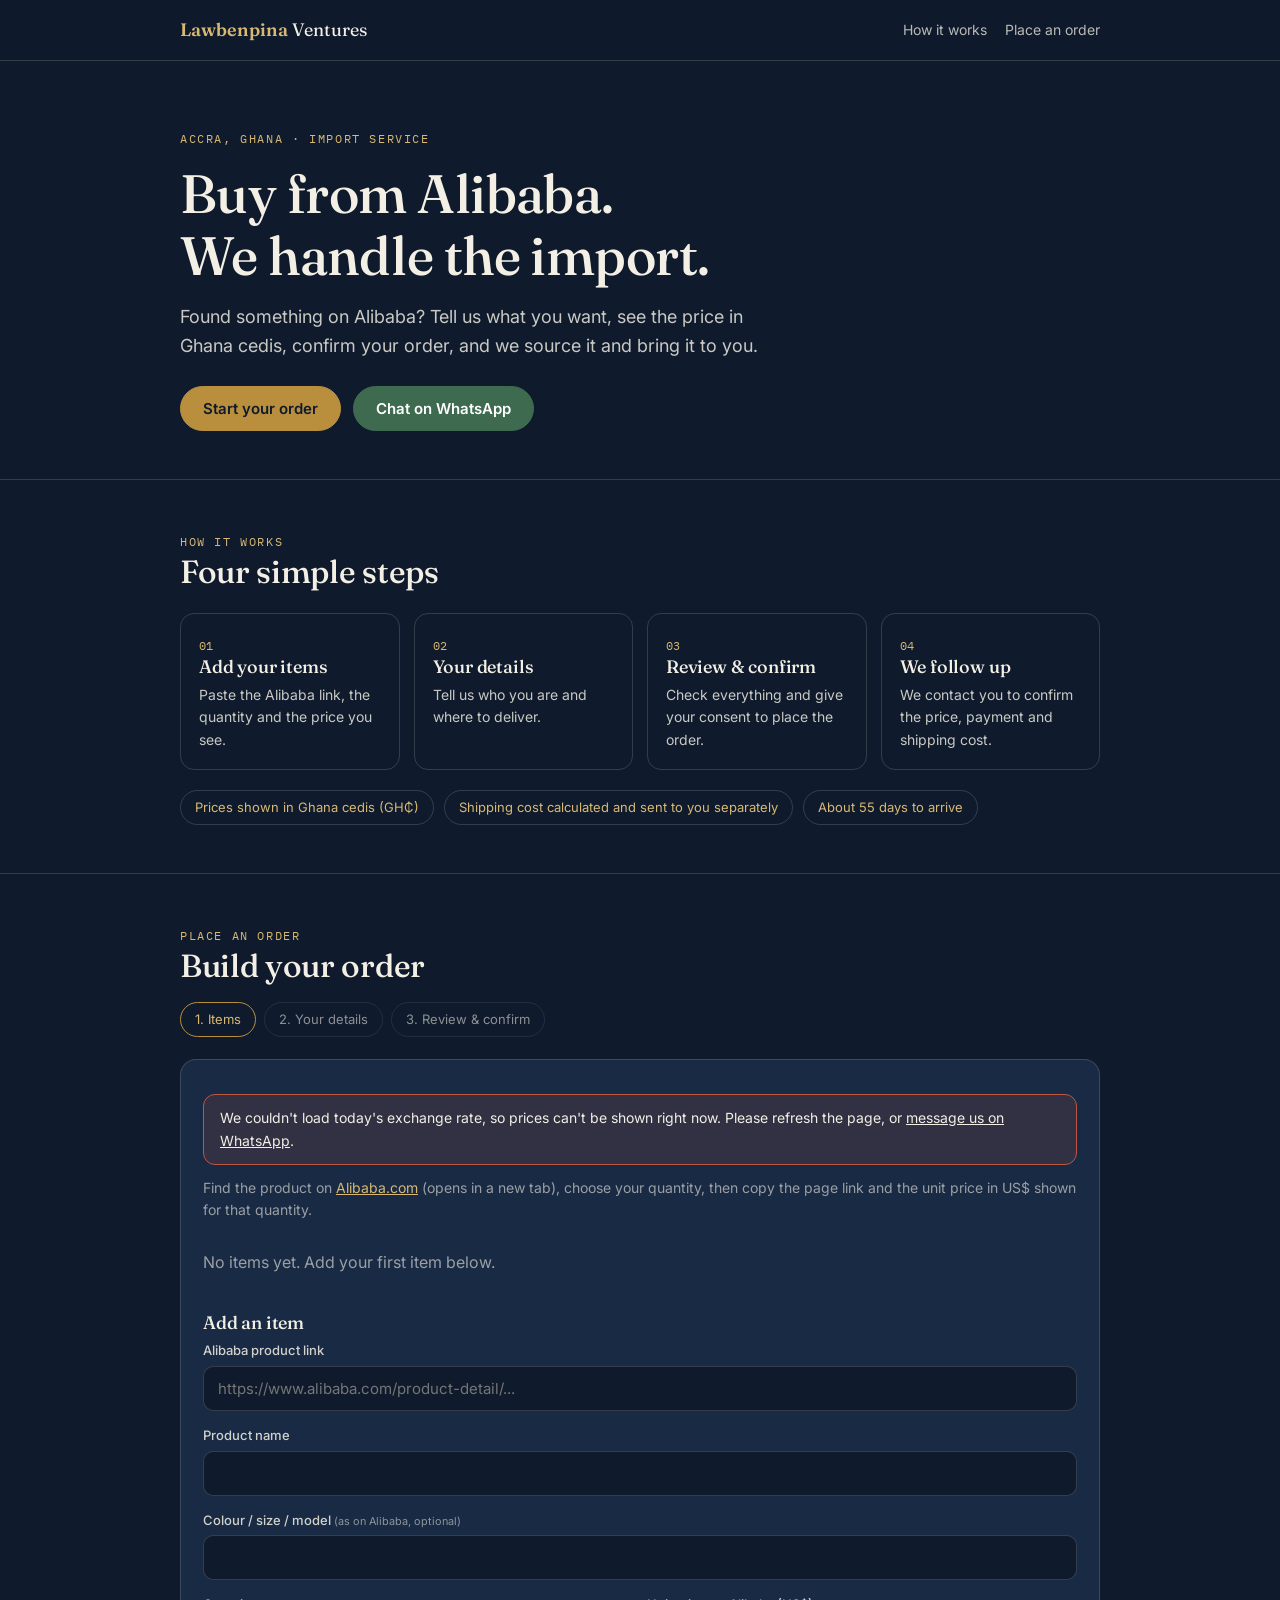
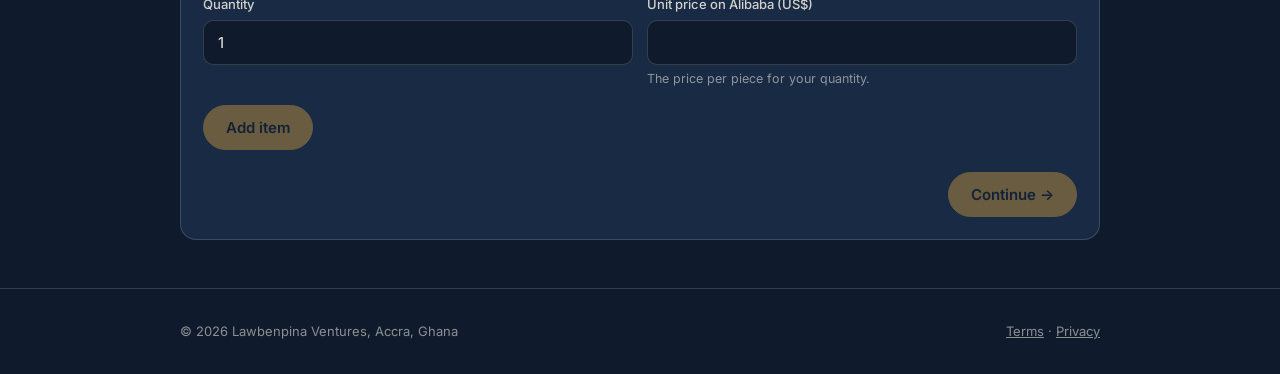
==== index.html @ 81c9712b "Add Lawbenpina Ventures import order site (phase 1) Alibaba quote-and-consent flow: client adds item" ====
<!DOCTYPE html>
<html lang="en">
<head>
<meta charset="UTF-8">
<meta name="viewport" content="width=device-width, initial-scale=1.0">
<title>Lawbenpina Ventures | Import from Alibaba to Ghana</title>
<meta name="description" content="Order anything from Alibaba and have it imported to Ghana. See your price in Ghana cedis, confirm your order, and we handle the rest.">
<link rel="preconnect" href="https://fonts.googleapis.com">
<link href="https://fonts.googleapis.com/css2?family=Fraunces:opsz,wght@9..144,400;9..144,500;9..144,600&family=Inter:wght@400;500;600;700&family=IBM+Plex+Mono:wght@400;500&display=swap" rel="stylesheet">
<link rel="stylesheet" href="style.css">
</head>
<body>
<header class="top">
  <div class="wrap">
    <a class="brand" href="index.html"><b>Lawbenpina</b> Ventures</a>
    <nav>
      <a class="hide-sm" href="#how">How it works</a>
      <a href="#order">Place an order</a>
    </nav>
  </div>
</header>

<div class="wrap hero">
  <span class="eyebrow">Accra, Ghana &middot; Import service</span>
  <h1>Buy from Alibaba.<br>We handle the import.</h1>
  <p class="lede">Found something on Alibaba? Tell us what you want, see the price in Ghana cedis, confirm your order, and we source it and bring it to you.</p>
  <div class="row">
    <a class="btn btn-primary" href="#order">Start your order</a>
    <a class="btn btn-wa" id="waTop" href="#" target="_blank" rel="noopener">Chat on WhatsApp</a>
  </div>
</div>

<section id="how">
  <div class="wrap">
    <span class="eyebrow">How it works</span>
    <h2>Four simple steps</h2>
    <div class="steps4">
      <div><span>01</span><h3>Add your items</h3><p>Paste the Alibaba link, the quantity and the price you see.</p></div>
      <div><span>02</span><h3>Your details</h3><p>Tell us who you are and where to deliver.</p></div>
      <div><span>03</span><h3>Review &amp; confirm</h3><p>Check everything and give your consent to place the order.</p></div>
      <div><span>04</span><h3>We follow up</h3><p>We contact you to confirm the price, payment and shipping cost.</p></div>
    </div>
    <div class="facts">
      <span>Prices shown in Ghana cedis (GH₵)</span>
      <span>Shipping cost calculated and sent to you separately</span>
      <span id="factDays">About 55 days to arrive</span>
    </div>
  </div>
</section>

<section id="order">
  <div class="wrap">
    <span class="eyebrow">Place an order</span>
    <h2>Build your order</h2>
    <ol class="stepper" id="stepper">
      <li class="on">1. Items</li><li>2. Your details</li><li>3. Review &amp; confirm</li>
    </ol>

    <div class="card">
      <!-- STEP 1 -->
      <div id="p1">
        <div class="rate" id="rateLine">Loading today's exchange rate&hellip;</div>
        <div class="alert warn" id="rateError" hidden>We couldn't load today's exchange rate, so prices can't be shown right now. Please refresh the page, or <a id="waRate" href="#" target="_blank" rel="noopener">message us on WhatsApp</a>.</div>
        <p class="muted" style="margin-bottom:14px;">Find the product on <a href="https://www.alibaba.com" target="_blank" rel="noopener" style="color:var(--gold-soft)">Alibaba.com</a> (opens in a new tab), choose your quantity, then copy the page link and the unit price in US$ shown for that quantity.</p>

        <div id="itemList"></div>
        <div class="totals" id="totals1" hidden></div>

        <h3 style="margin-top:24px;" id="formTitle">Add an item</h3>
        <form id="itemForm" novalidate>
          <div class="grid">
            <div class="full"><label for="i_link">Alibaba product link</label><input id="i_link" type="url" placeholder="https://www.alibaba.com/product-detail/..." required></div>
            <div class="full"><label for="i_name">Product name</label><input id="i_name" type="text" maxlength="160" required></div>
            <div class="full"><label for="i_opts">Colour / size / model <small>(as on Alibaba, optional)</small></label><input id="i_opts" type="text" maxlength="200"></div>
            <div><label for="i_qty">Quantity</label><input id="i_qty" type="number" min="1" step="1" inputmode="numeric" value="1" required></div>
            <div><label for="i_usd">Unit price on Alibaba (US$)</label><input id="i_usd" type="number" min="0.01" step="0.01" inputmode="decimal" required><div class="help">The price per piece for your quantity.</div></div>
          </div>
          <div class="row" style="margin-top:16px;">
            <button class="btn btn-primary" type="submit" id="itemBtn">Add item</button>
            <button class="btn" type="button" id="itemCancel" hidden>Cancel edit</button>
          </div>
        </form>
        <div class="nav-row"><span></span><button class="btn btn-primary" id="to2" type="button">Continue &rarr;</button></div>
      </div>

      <!-- STEP 2 -->
      <div id="p2" hidden>
        <h3>Your details</h3>
        <p class="muted" style="margin-bottom:14px;">We use these to contact you and deliver your order.</p>
        <form id="custForm" novalidate>
          <div class="grid">
            <div class="full"><label for="c_name">Full name</label><input id="c_name" type="text" autocomplete="name" required></div>
            <div><label for="c_phone">Phone number</label><input id="c_phone" type="tel" autocomplete="tel" placeholder="024 000 0000" required></div>
            <div><label for="c_whatsapp">WhatsApp number <small>(if different)</small></label><input id="c_whatsapp" type="tel"></div>
            <div class="full"><label for="c_email">Email address</label><input id="c_email" type="email" autocomplete="email" required></div>
            <div class="full"><label for="c_address">Residential address</label><input id="c_address" type="text" autocomplete="street-address" required></div>
            <div><label for="c_city">Town / city</label><input id="c_city" type="text" autocomplete="address-level2" required></div>
            <div><label for="c_region">Region</label>
              <select id="c_region" required><option value="">Select region</option>
                <option>Greater Accra</option><option>Ashanti</option><option>Western</option><option>Western North</option><option>Central</option><option>Eastern</option><option>Volta</option><option>Oti</option><option>Northern</option><option>Savannah</option><option>North East</option><option>Upper East</option><option>Upper West</option><option>Bono</option><option>Bono East</option><option>Ahafo</option>
              </select></div>
            <div><label for="c_digital">Ghana Post digital address <small>(optional)</small></label><input id="c_digital" type="text" placeholder="GA-123-4567"></div>
            <div><label for="c_landmark">Landmark / directions <small>(optional)</small></label><input id="c_landmark" type="text"></div>
            <div class="full"><label for="c_notes">Anything else we should know? <small>(optional)</small></label><textarea id="c_notes"></textarea></div>
          </div>
        </form>
        <div class="nav-row"><button class="btn" id="back1" type="button">&larr; Back</button><button class="btn btn-primary" id="to3" type="button">Review order &rarr;</button></div>
      </div>

      <!-- STEP 3 -->
      <div id="p3" hidden>
        <div class="review" id="reviewBox"></div>
        <div class="consent">
          <label><input type="checkbox" id="k1"> <span>I have checked the items, quantities and prices above and I want Lawbenpina Ventures to place this order.</span></label>
          <label><input type="checkbox" id="k2"> <span>I understand that shipping is not included in the total and will be calculated and sent to me separately.</span></label>
          <label><input type="checkbox" id="k3"> <span>I understand the arrival date is only an estimate, and I agree to the <a href="terms.html" target="_blank" rel="noopener" style="color:var(--gold-soft)">Terms</a> and <a href="privacy.html" target="_blank" rel="noopener" style="color:var(--gold-soft)">Privacy Notice</a>.</span></label>
        </div>
        <div class="alert info" style="margin-top:16px;">No payment is taken at this step. After you place the order, we contact you to confirm the price and share payment details.</div>
        <div class="alert warn" id="placeError" hidden></div>
        <div class="nav-row"><button class="btn" id="back2" type="button">&larr; Back</button><button class="btn btn-primary" id="placeBtn" type="button" disabled>Confirm &amp; place order</button></div>
      </div>

      <!-- DONE -->
      <div id="p4" hidden>
        <div class="done-box">
          <span class="eyebrow">Order received</span>
          <h2 style="margin-top:8px;">Thank you, <span id="doneName"></span></h2>
          <div class="ref" id="doneRef"></div>
          <p id="doneMsg"></p>
        </div>
        <div class="review" id="doneSummary"></div>
        <div class="row no-print" style="margin-top:20px;justify-content:center;">
          <a class="btn btn-wa" id="doneWa" href="#" target="_blank" rel="noopener">Send this order on WhatsApp</a>
          <button class="btn" id="printBtn" type="button">Print / save summary</button>
        </div>
        <p class="muted no-print" style="text-align:center;margin-top:12px;">Tap the WhatsApp button and press send so we can reach you faster.</p>
      </div>
    </div>
  </div>
</section>

<footer>
  <div class="wrap">
    <span>&copy; <span id="yr"></span> Lawbenpina Ventures, Accra, Ghana</span>
    <span><a href="terms.html">Terms</a> &middot; <a href="privacy.html">Privacy</a></span>
  </div>
</footer>

<!-- Registers the form with Netlify so orders arrive by email. Filled and submitted by app.js. -->
<form name="order" method="POST" data-netlify="true" netlify-honeypot="bot-field" hidden>
  <input name="bot-field">
  <input name="order_ref"><input name="name"><input name="phone"><input name="whatsapp"><input name="email">
  <input name="address"><input name="city"><input name="region"><input name="digital_address"><input name="landmark">
  <textarea name="notes"></textarea><textarea name="items_summary"></textarea><textarea name="items_json"></textarea>
  <input name="items_subtotal_ghs"><input name="rate_usd_ghs"><input name="rate_time"><input name="est_arrival">
  <input name="consent_time"><input name="consent_given">
</form>

<script src="app.js"></script>
</body>
</html>
---- style.css ----
:root{
  --ink:#0F1B2D; --ink-soft:#182A44; --paper:#F3EFE4; --gold:#B98F3D; --gold-soft:#D8B872;
  --green:#3E6B4F; --red:#C0563F; --line:rgba(243,239,228,0.16);
}
*{box-sizing:border-box;margin:0;padding:0;}
html{scroll-behavior:smooth;}
body{background:var(--ink);color:var(--paper);font-family:'Inter',system-ui,sans-serif;font-size:16px;line-height:1.6;-webkit-font-smoothing:antialiased;}
a{color:inherit;}
img{max-width:100%;display:block;}
.wrap{max-width:960px;margin:0 auto;padding:0 20px;}
h1,h2,h3{font-family:'Fraunces',Georgia,serif;font-weight:500;letter-spacing:-0.01em;line-height:1.15;}
h1{font-size:clamp(32px,6vw,54px);margin:12px 0 16px;}
h2{font-size:clamp(24px,4vw,32px);margin-bottom:10px;}
h3{font-size:18px;margin-bottom:6px;}
p{color:rgba(243,239,228,0.82);}
.eyebrow{font-family:'IBM Plex Mono',monospace;font-size:11.5px;letter-spacing:.14em;text-transform:uppercase;color:var(--gold-soft);}
.muted{color:rgba(243,239,228,0.6);font-size:14px;}

header.top{position:sticky;top:0;z-index:20;background:rgba(15,27,45,.94);backdrop-filter:blur(8px);border-bottom:1px solid var(--line);}
header.top .wrap{display:flex;align-items:center;justify-content:space-between;height:60px;gap:12px;}
.brand{font-family:'Fraunces',serif;font-size:18px;text-decoration:none;}
.brand b{color:var(--gold-soft);font-weight:600;}
.top nav{display:flex;gap:18px;align-items:center;font-size:14px;}
.top nav a{text-decoration:none;opacity:.75;}
.top nav a:hover{opacity:1;}
@media(max-width:560px){.top nav a.hide-sm{display:none;}}

.btn{display:inline-flex;align-items:center;justify-content:center;gap:8px;padding:12px 22px;border-radius:999px;border:1px solid var(--line);background:transparent;color:var(--paper);font:600 15px 'Inter',sans-serif;cursor:pointer;text-decoration:none;transition:.15s;}
.btn:hover{border-color:var(--gold-soft);color:var(--gold-soft);}
.btn-primary{background:var(--gold);border-color:var(--gold);color:var(--ink);}
.btn-primary:hover{background:var(--gold-soft);border-color:var(--gold-soft);color:var(--ink);}
.btn-wa{background:var(--green);border-color:var(--green);color:#fff;}
.btn-wa:hover{background:#4c7f5e;border-color:#4c7f5e;color:#fff;}
.btn-sm{padding:7px 14px;font-size:13px;}
.btn[disabled]{opacity:.5;cursor:not-allowed;}
.row{display:flex;flex-wrap:wrap;gap:12px;}

.hero{padding-top:64px;padding-bottom:48px;}
.hero p.lede{max-width:600px;font-size:18px;}
.hero .row{margin-top:26px;}

section{padding:48px 0;border-top:1px solid var(--line);}
.steps4{display:grid;grid-template-columns:repeat(4,1fr);gap:14px;margin-top:22px;}
.steps4 div{border:1px solid var(--line);border-radius:14px;padding:18px;}
.steps4 span{font-family:'IBM Plex Mono',monospace;color:var(--gold-soft);font-size:12px;}
.steps4 p{font-size:14px;margin-top:4px;}
@media(max-width:760px){.steps4{grid-template-columns:1fr 1fr;}}
@media(max-width:460px){.steps4{grid-template-columns:1fr;}}
.facts{display:flex;flex-wrap:wrap;gap:10px;margin-top:20px;}
.facts span{border:1px solid var(--line);border-radius:999px;padding:6px 14px;font-size:13px;color:var(--gold-soft);}

.card{background:var(--ink-soft);border:1px solid var(--line);border-radius:16px;padding:22px;}
.stepper{display:flex;gap:8px;margin:18px 0 22px;flex-wrap:wrap;}
.stepper li{list-style:none;font-size:13px;padding:6px 14px;border-radius:999px;border:1px solid var(--line);opacity:.55;}
.stepper li.on{opacity:1;border-color:var(--gold);color:var(--gold-soft);}
.stepper li.done{opacity:.9;}

.rate{font-size:13px;color:var(--gold-soft);margin-bottom:14px;}
.alert{border-radius:12px;padding:12px 16px;font-size:14px;margin:12px 0;}
.alert.warn{background:rgba(192,86,63,.15);border:1px solid var(--red);}
.alert.info{background:rgba(185,143,61,.1);border:1px solid var(--gold);}

.item{display:grid;grid-template-columns:1fr auto;gap:8px 14px;border:1px solid var(--line);border-radius:12px;padding:14px;margin-bottom:10px;background:var(--ink);}
.item h3{font-family:'Inter',sans-serif;font-size:15px;font-weight:600;}
.item .meta{font-size:13px;color:rgba(243,239,228,.6);word-break:break-word;}
.item .price{text-align:right;font-weight:600;white-space:nowrap;}
.item .acts{grid-column:1/-1;display:flex;gap:8px;}
.empty{padding:14px 0;color:rgba(243,239,228,.6);}
.totals{border-top:1px solid var(--line);margin-top:14px;padding-top:14px;}
.totals div{display:flex;justify-content:space-between;gap:16px;padding:4px 0;}
.totals .big{font-size:18px;font-weight:700;color:var(--gold-soft);}
.totals .ship{color:rgba(243,239,228,.75);font-size:14px;}

form .grid{display:grid;grid-template-columns:1fr 1fr;gap:14px;}
form .full{grid-column:1/-1;}
@media(max-width:600px){form .grid{grid-template-columns:1fr;}}
label{display:block;font-size:13px;margin-bottom:5px;color:rgba(243,239,228,.85);font-weight:500;}
label small{font-weight:400;color:rgba(243,239,228,.55);}
input,select,textarea{width:100%;background:var(--ink);border:1px solid var(--line);border-radius:10px;padding:12px 14px;color:var(--paper);font:15px 'Inter',sans-serif;}
input:focus,select:focus,textarea:focus{outline:2px solid var(--gold);outline-offset:1px;}
textarea{min-height:80px;resize:vertical;}
select option{background:var(--ink);}
.help{font-size:12.5px;color:rgba(243,239,228,.55);margin-top:4px;}
.nav-row{display:flex;justify-content:space-between;gap:12px;margin-top:22px;flex-wrap:wrap;}

.review h3{margin-top:18px;}
.review dl{display:grid;grid-template-columns:130px 1fr;gap:6px 14px;font-size:14.5px;}
.review dt{color:rgba(243,239,228,.6);}
.review dd{word-break:break-word;}
.consent{margin-top:18px;display:grid;gap:10px;}
.consent label{display:flex;gap:10px;align-items:flex-start;font-size:14px;font-weight:400;line-height:1.5;}
.consent input{width:auto;margin-top:4px;flex:none;}

.done-box{text-align:center;padding:10px 0;}
.ref{font-family:'IBM Plex Mono',monospace;font-size:22px;color:var(--gold-soft);margin:10px 0;letter-spacing:.06em;}

footer{border-top:1px solid var(--line);padding:32px 0;font-size:13px;color:rgba(243,239,228,.55);}
footer .wrap{display:flex;flex-wrap:wrap;justify-content:space-between;gap:10px;}
.hp{position:absolute;left:-9999px;}
.prose h2{margin-top:28px;font-size:22px;}
.prose p,.prose li{margin-top:10px;}
.prose ul{padding-left:22px;color:rgba(243,239,228,.82);}
.draft{background:rgba(192,86,63,.15);border:1px solid var(--red);border-radius:12px;padding:12px 16px;font-size:14px;margin:16px 0;}
[hidden]{display:none!important;}
@media print{header.top,footer,.no-print,section:not(#order){display:none!important;}body{background:#fff;color:#000;}p,.muted{color:#000;}.card{border:none;background:#fff;}}
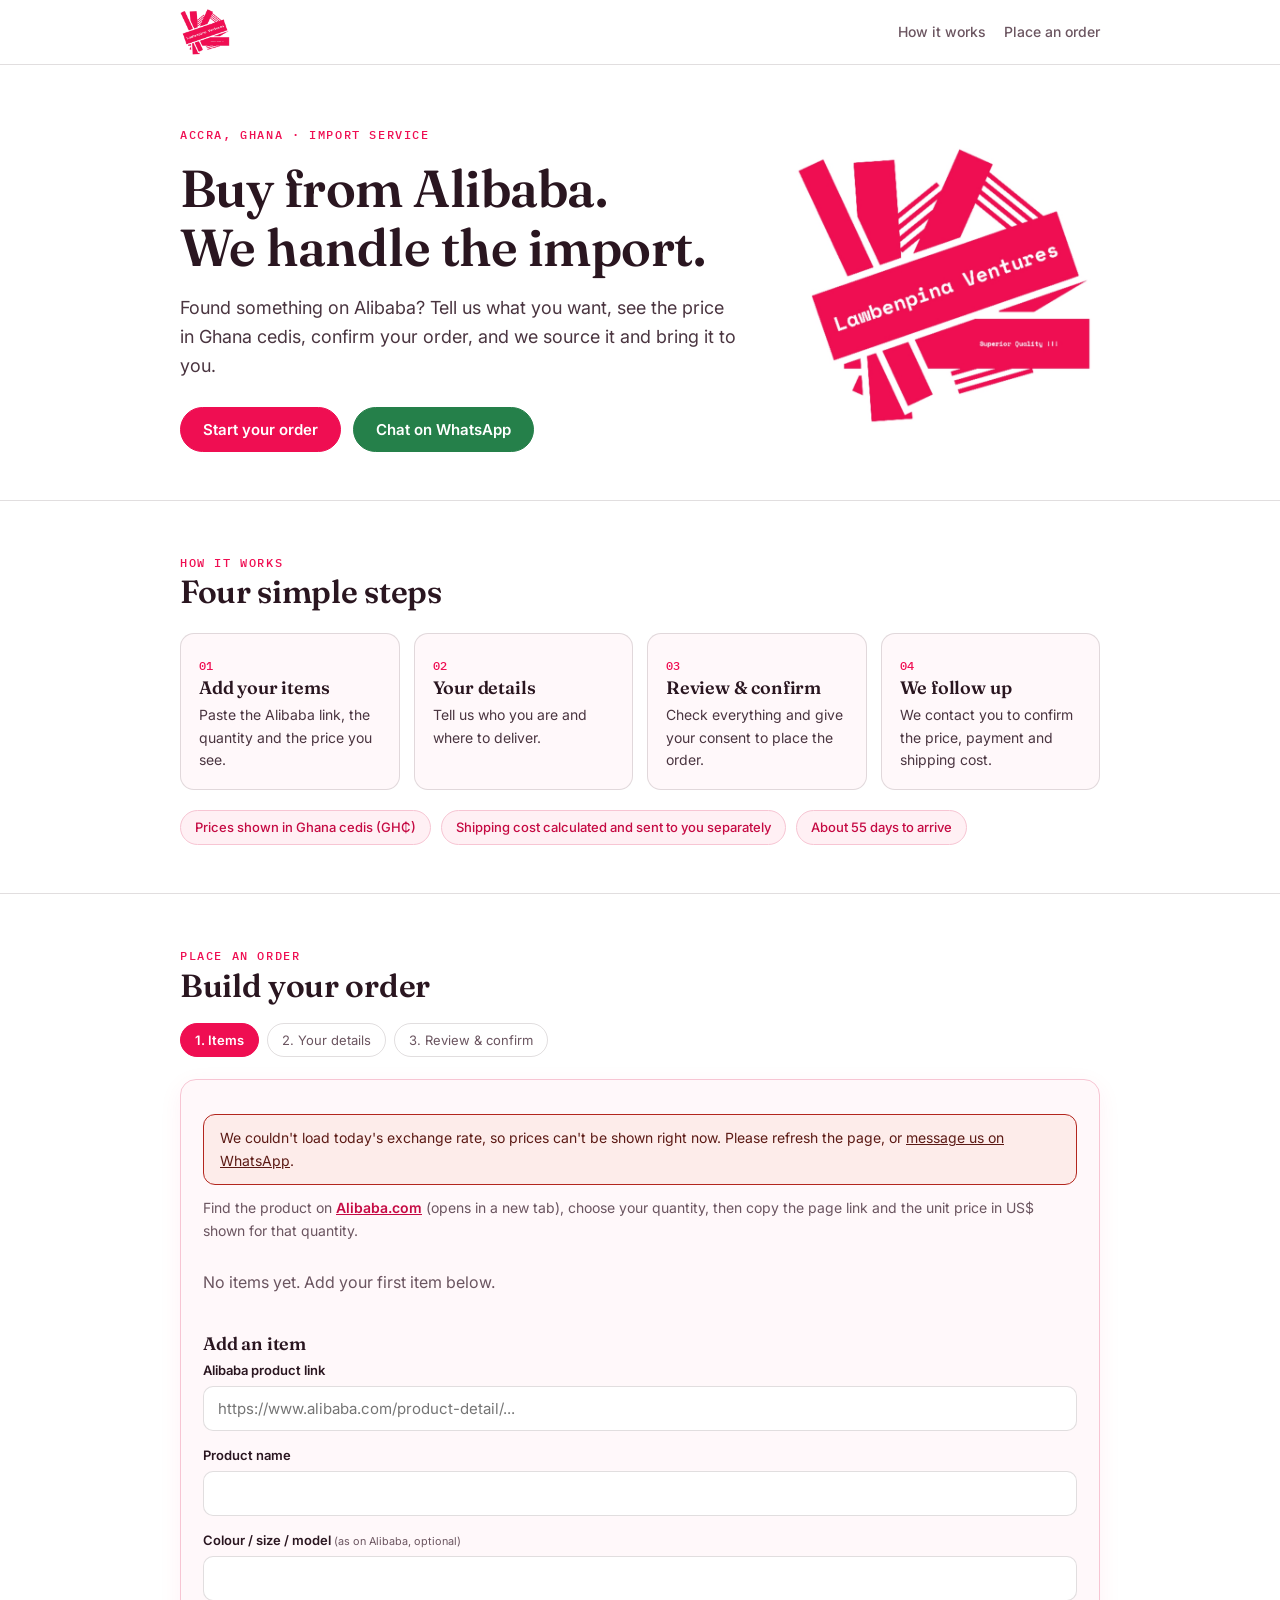
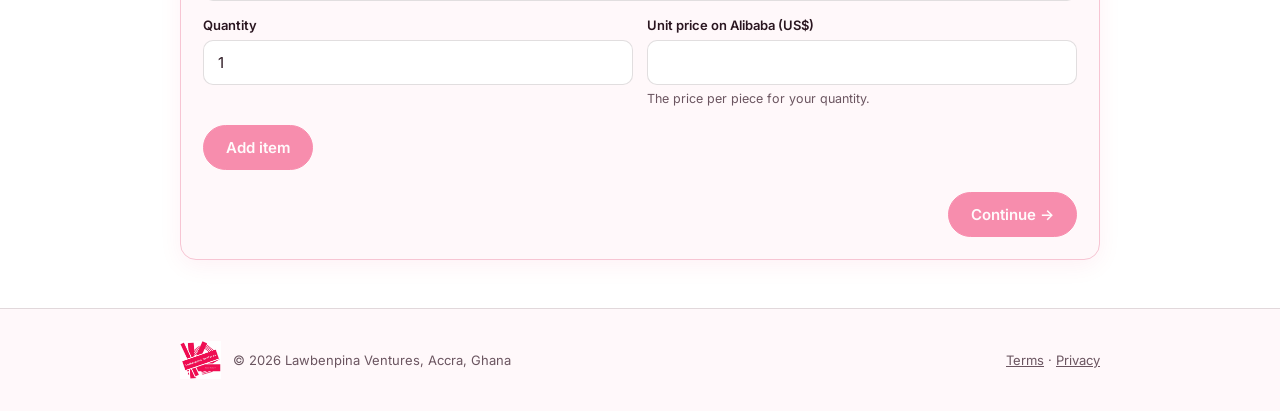
==== commit 6b56c6c3: "Add Lawbenpina logo and switch the site to a pink theme Uses the supplied logo (cropped from the ori" ====
--- a/index.html
+++ b/index.html
@@ -1,4 +1,4 @@
-<!DOCTYPE html>
+﻿<!DOCTYPE html>
 <html lang="en">
 <head>
 <meta charset="UTF-8">
@@ -7,12 +7,14 @@
 <meta name="description" content="Order anything from Alibaba and have it imported to Ghana. See your price in Ghana cedis, confirm your order, and we handle the rest.">
 <link rel="preconnect" href="https://fonts.googleapis.com">
 <link href="https://fonts.googleapis.com/css2?family=Fraunces:opsz,wght@9..144,400;9..144,500;9..144,600&family=Inter:wght@400;500;600;700&family=IBM+Plex+Mono:wght@400;500&display=swap" rel="stylesheet">
+<link rel="icon" type="image/png" href="favicon.png">
+<meta name="theme-color" content="#ef0e52">
 <link rel="stylesheet" href="style.css">
 </head>
 <body>
 <header class="top">
   <div class="wrap">
-    <a class="brand" href="index.html"><b>Lawbenpina</b> Ventures</a>
+    <a class="brand" href="index.html" aria-label="Lawbenpina Ventures home"><img src="logo.png" alt="Lawbenpina Ventures"></a>
     <nav>
       <a class="hide-sm" href="#how">How it works</a>
       <a href="#order">Place an order</a>
@@ -21,12 +23,17 @@
 </header>
 
 <div class="wrap hero">
-  <span class="eyebrow">Accra, Ghana &middot; Import service</span>
-  <h1>Buy from Alibaba.<br>We handle the import.</h1>
-  <p class="lede">Found something on Alibaba? Tell us what you want, see the price in Ghana cedis, confirm your order, and we source it and bring it to you.</p>
-  <div class="row">
-    <a class="btn btn-primary" href="#order">Start your order</a>
-    <a class="btn btn-wa" id="waTop" href="#" target="_blank" rel="noopener">Chat on WhatsApp</a>
+  <div class="hero-grid">
+    <div>
+      <span class="eyebrow">Accra, Ghana &middot; Import service</span>
+      <h1>Buy from Alibaba.<br>We handle the import.</h1>
+      <p class="lede">Found something on Alibaba? Tell us what you want, see the price in Ghana cedis, confirm your order, and we source it and bring it to you.</p>
+      <div class="row">
+        <a class="btn btn-primary" href="#order">Start your order</a>
+        <a class="btn btn-wa" id="waTop" href="#" target="_blank" rel="noopener">Chat on WhatsApp</a>
+      </div>
+    </div>
+    <img src="logo.png" alt="" width="300">
   </div>
 </div>
 
@@ -61,7 +68,7 @@
       <div id="p1">
         <div class="rate" id="rateLine">Loading today's exchange rate&hellip;</div>
         <div class="alert warn" id="rateError" hidden>We couldn't load today's exchange rate, so prices can't be shown right now. Please refresh the page, or <a id="waRate" href="#" target="_blank" rel="noopener">message us on WhatsApp</a>.</div>
-        <p class="muted" style="margin-bottom:14px;">Find the product on <a href="https://www.alibaba.com" target="_blank" rel="noopener" style="color:var(--gold-soft)">Alibaba.com</a> (opens in a new tab), choose your quantity, then copy the page link and the unit price in US$ shown for that quantity.</p>
+        <p class="muted" style="margin-bottom:14px;">Find the product on <a href="https://www.alibaba.com" target="_blank" rel="noopener" class="link">Alibaba.com</a> (opens in a new tab), choose your quantity, then copy the page link and the unit price in US$ shown for that quantity.</p>
 
         <div id="itemList"></div>
         <div class="totals" id="totals1" hidden></div>
@@ -113,7 +120,7 @@
         <div class="consent">
           <label><input type="checkbox" id="k1"> <span>I have checked the items, quantities and prices above and I want Lawbenpina Ventures to place this order.</span></label>
           <label><input type="checkbox" id="k2"> <span>I understand that shipping is not included in the total and will be calculated and sent to me separately.</span></label>
-          <label><input type="checkbox" id="k3"> <span>I understand the arrival date is only an estimate, and I agree to the <a href="terms.html" target="_blank" rel="noopener" style="color:var(--gold-soft)">Terms</a> and <a href="privacy.html" target="_blank" rel="noopener" style="color:var(--gold-soft)">Privacy Notice</a>.</span></label>
+          <label><input type="checkbox" id="k3"> <span>I understand the arrival date is only an estimate, and I agree to the <a href="terms.html" target="_blank" rel="noopener" class="link">Terms</a> and <a href="privacy.html" target="_blank" rel="noopener" class="link">Privacy Notice</a>.</span></label>
         </div>
         <div class="alert info" style="margin-top:16px;">No payment is taken at this step. After you place the order, we contact you to confirm the price and share payment details.</div>
         <div class="alert warn" id="placeError" hidden></div>
@@ -141,7 +148,7 @@
 
 <footer>
   <div class="wrap">
-    <span>&copy; <span id="yr"></span> Lawbenpina Ventures, Accra, Ghana</span>
+    <span style="display:flex;align-items:center;gap:12px;"><img src="logo.png" alt="Lawbenpina Ventures"><span>&copy; <span id="yr"></span> Lawbenpina Ventures, Accra, Ghana</span></span>
     <span><a href="terms.html">Terms</a> &middot; <a href="privacy.html">Privacy</a></span>
   </div>
 </footer>
--- a/style.css
+++ b/style.css
@@ -1,105 +1,109 @@
 :root{
-  --ink:#0F1B2D; --ink-soft:#182A44; --paper:#F3EFE4; --gold:#B98F3D; --gold-soft:#D8B872;
-  --green:#3E6B4F; --red:#C0563F; --line:rgba(243,239,228,0.16);
+  --pink:#ef0e52; --pink-dark:#c50a43; --pink-tint:#fff0f4; --pink-line:#f7c5d3;
+  --ink:#2a1620; --muted:#6b5560; --bg:#ffffff; --card:#fff8fa; --line:rgba(42,22,32,0.14);
+  --green:#25804a; --red:#b3261e;
 }
 *{box-sizing:border-box;margin:0;padding:0;}
 html{scroll-behavior:smooth;}
-body{background:var(--ink);color:var(--paper);font-family:'Inter',system-ui,sans-serif;font-size:16px;line-height:1.6;-webkit-font-smoothing:antialiased;}
+body{background:var(--bg);color:var(--ink);font-family:'Inter',system-ui,sans-serif;font-size:16px;line-height:1.6;-webkit-font-smoothing:antialiased;}
 a{color:inherit;}
 img{max-width:100%;display:block;}
 .wrap{max-width:960px;margin:0 auto;padding:0 20px;}
-h1,h2,h3{font-family:'Fraunces',Georgia,serif;font-weight:500;letter-spacing:-0.01em;line-height:1.15;}
-h1{font-size:clamp(32px,6vw,54px);margin:12px 0 16px;}
+h1,h2,h3{font-family:'Fraunces',Georgia,serif;font-weight:600;letter-spacing:-0.01em;line-height:1.15;}
+h1{font-size:clamp(32px,6vw,52px);margin:12px 0 16px;}
 h2{font-size:clamp(24px,4vw,32px);margin-bottom:10px;}
 h3{font-size:18px;margin-bottom:6px;}
-p{color:rgba(243,239,228,0.82);}
-.eyebrow{font-family:'IBM Plex Mono',monospace;font-size:11.5px;letter-spacing:.14em;text-transform:uppercase;color:var(--gold-soft);}
-.muted{color:rgba(243,239,228,0.6);font-size:14px;}
+p{color:#4a3540;}
+.eyebrow{font-family:'IBM Plex Mono',monospace;font-size:11.5px;letter-spacing:.14em;text-transform:uppercase;color:var(--pink);font-weight:500;}
+.muted{color:var(--muted);font-size:14px;}
+.link{color:var(--pink-dark);font-weight:600;}
 
-header.top{position:sticky;top:0;z-index:20;background:rgba(15,27,45,.94);backdrop-filter:blur(8px);border-bottom:1px solid var(--line);}
-header.top .wrap{display:flex;align-items:center;justify-content:space-between;height:60px;gap:12px;}
-.brand{font-family:'Fraunces',serif;font-size:18px;text-decoration:none;}
-.brand b{color:var(--gold-soft);font-weight:600;}
+header.top{position:sticky;top:0;z-index:20;background:rgba(255,255,255,.96);backdrop-filter:blur(8px);border-bottom:1px solid var(--line);}
+header.top .wrap{display:flex;align-items:center;justify-content:space-between;height:64px;gap:12px;}
+.brand{display:flex;align-items:center;gap:10px;text-decoration:none;}
+.brand img{height:46px;width:auto;}
 .top nav{display:flex;gap:18px;align-items:center;font-size:14px;}
-.top nav a{text-decoration:none;opacity:.75;}
-.top nav a:hover{opacity:1;}
+.top nav a{text-decoration:none;color:var(--muted);font-weight:500;}
+.top nav a:hover{color:var(--pink);}
 @media(max-width:560px){.top nav a.hide-sm{display:none;}}
 
-.btn{display:inline-flex;align-items:center;justify-content:center;gap:8px;padding:12px 22px;border-radius:999px;border:1px solid var(--line);background:transparent;color:var(--paper);font:600 15px 'Inter',sans-serif;cursor:pointer;text-decoration:none;transition:.15s;}
-.btn:hover{border-color:var(--gold-soft);color:var(--gold-soft);}
-.btn-primary{background:var(--gold);border-color:var(--gold);color:var(--ink);}
-.btn-primary:hover{background:var(--gold-soft);border-color:var(--gold-soft);color:var(--ink);}
+.btn{display:inline-flex;align-items:center;justify-content:center;gap:8px;padding:12px 22px;border-radius:999px;border:1.5px solid var(--line);background:#fff;color:var(--ink);font:600 15px 'Inter',sans-serif;cursor:pointer;text-decoration:none;transition:.15s;}
+.btn:hover{border-color:var(--pink);color:var(--pink);}
+.btn-primary{background:var(--pink);border-color:var(--pink);color:#fff;}
+.btn-primary:hover{background:var(--pink-dark);border-color:var(--pink-dark);color:#fff;}
 .btn-wa{background:var(--green);border-color:var(--green);color:#fff;}
-.btn-wa:hover{background:#4c7f5e;border-color:#4c7f5e;color:#fff;}
+.btn-wa:hover{background:#1c6a3c;border-color:#1c6a3c;color:#fff;}
 .btn-sm{padding:7px 14px;font-size:13px;}
-.btn[disabled]{opacity:.5;cursor:not-allowed;}
+.btn[disabled]{opacity:.45;cursor:not-allowed;}
 .row{display:flex;flex-wrap:wrap;gap:12px;}
 
-.hero{padding-top:64px;padding-bottom:48px;}
-.hero p.lede{max-width:600px;font-size:18px;}
+.hero{padding-top:56px;padding-bottom:48px;}
+.hero-grid{display:grid;grid-template-columns:1.3fr .7fr;gap:32px;align-items:center;}
+.hero-grid img{width:100%;max-width:300px;justify-self:center;}
+@media(max-width:760px){.hero-grid{grid-template-columns:1fr;}.hero-grid img{max-width:190px;justify-self:start;order:-1;}}
+.hero p.lede{max-width:560px;font-size:18px;}
 .hero .row{margin-top:26px;}
 
 section{padding:48px 0;border-top:1px solid var(--line);}
 .steps4{display:grid;grid-template-columns:repeat(4,1fr);gap:14px;margin-top:22px;}
-.steps4 div{border:1px solid var(--line);border-radius:14px;padding:18px;}
-.steps4 span{font-family:'IBM Plex Mono',monospace;color:var(--gold-soft);font-size:12px;}
+.steps4 div{border:1px solid var(--line);border-radius:14px;padding:18px;background:var(--card);}
+.steps4 span{font-family:'IBM Plex Mono',monospace;color:var(--pink);font-size:12px;font-weight:500;}
 .steps4 p{font-size:14px;margin-top:4px;}
 @media(max-width:760px){.steps4{grid-template-columns:1fr 1fr;}}
 @media(max-width:460px){.steps4{grid-template-columns:1fr;}}
 .facts{display:flex;flex-wrap:wrap;gap:10px;margin-top:20px;}
-.facts span{border:1px solid var(--line);border-radius:999px;padding:6px 14px;font-size:13px;color:var(--gold-soft);}
+.facts span{border:1px solid var(--pink-line);background:var(--pink-tint);border-radius:999px;padding:6px 14px;font-size:13px;color:var(--pink-dark);font-weight:500;}
 
-.card{background:var(--ink-soft);border:1px solid var(--line);border-radius:16px;padding:22px;}
+.card{background:var(--card);border:1px solid var(--pink-line);border-radius:16px;padding:22px;box-shadow:0 6px 24px rgba(239,14,82,.06);}
 .stepper{display:flex;gap:8px;margin:18px 0 22px;flex-wrap:wrap;}
-.stepper li{list-style:none;font-size:13px;padding:6px 14px;border-radius:999px;border:1px solid var(--line);opacity:.55;}
-.stepper li.on{opacity:1;border-color:var(--gold);color:var(--gold-soft);}
-.stepper li.done{opacity:.9;}
+.stepper li{list-style:none;font-size:13px;padding:6px 14px;border-radius:999px;border:1px solid var(--line);color:var(--muted);}
+.stepper li.on{border-color:var(--pink);background:var(--pink);color:#fff;font-weight:600;}
+.stepper li.done{border-color:var(--pink-line);color:var(--pink-dark);background:var(--pink-tint);}
 
-.rate{font-size:13px;color:var(--gold-soft);margin-bottom:14px;}
+.rate{font-size:13px;color:var(--pink-dark);margin-bottom:14px;font-weight:500;}
 .alert{border-radius:12px;padding:12px 16px;font-size:14px;margin:12px 0;}
-.alert.warn{background:rgba(192,86,63,.15);border:1px solid var(--red);}
-.alert.info{background:rgba(185,143,61,.1);border:1px solid var(--gold);}
+.alert.warn{background:#fdecea;border:1px solid var(--red);color:#5c1a15;}
+.alert.info{background:var(--pink-tint);border:1px solid var(--pink-line);}
 
-.item{display:grid;grid-template-columns:1fr auto;gap:8px 14px;border:1px solid var(--line);border-radius:12px;padding:14px;margin-bottom:10px;background:var(--ink);}
+.item{display:grid;grid-template-columns:1fr auto;gap:8px 14px;border:1px solid var(--line);border-radius:12px;padding:14px;margin-bottom:10px;background:#fff;}
 .item h3{font-family:'Inter',sans-serif;font-size:15px;font-weight:600;}
-.item .meta{font-size:13px;color:rgba(243,239,228,.6);word-break:break-word;}
-.item .price{text-align:right;font-weight:600;white-space:nowrap;}
+.item .meta{font-size:13px;color:var(--muted);word-break:break-word;}
+.item .price{text-align:right;font-weight:700;white-space:nowrap;}
 .item .acts{grid-column:1/-1;display:flex;gap:8px;}
-.empty{padding:14px 0;color:rgba(243,239,228,.6);}
+.empty{padding:14px 0;color:var(--muted);}
 .totals{border-top:1px solid var(--line);margin-top:14px;padding-top:14px;}
 .totals div{display:flex;justify-content:space-between;gap:16px;padding:4px 0;}
-.totals .big{font-size:18px;font-weight:700;color:var(--gold-soft);}
-.totals .ship{color:rgba(243,239,228,.75);font-size:14px;}
+.totals .big{font-size:18px;font-weight:700;color:var(--pink-dark);}
+.totals .ship{color:var(--muted);font-size:14px;}
 
 form .grid{display:grid;grid-template-columns:1fr 1fr;gap:14px;}
 form .full{grid-column:1/-1;}
 @media(max-width:600px){form .grid{grid-template-columns:1fr;}}
-label{display:block;font-size:13px;margin-bottom:5px;color:rgba(243,239,228,.85);font-weight:500;}
-label small{font-weight:400;color:rgba(243,239,228,.55);}
-input,select,textarea{width:100%;background:var(--ink);border:1px solid var(--line);border-radius:10px;padding:12px 14px;color:var(--paper);font:15px 'Inter',sans-serif;}
-input:focus,select:focus,textarea:focus{outline:2px solid var(--gold);outline-offset:1px;}
+label{display:block;font-size:13px;margin-bottom:5px;color:var(--ink);font-weight:600;}
+label small{font-weight:400;color:var(--muted);}
+input,select,textarea{width:100%;background:#fff;border:1px solid var(--line);border-radius:10px;padding:12px 14px;color:var(--ink);font:15px 'Inter',sans-serif;}
+input:focus,select:focus,textarea:focus{outline:2px solid var(--pink);outline-offset:1px;}
 textarea{min-height:80px;resize:vertical;}
-select option{background:var(--ink);}
-.help{font-size:12.5px;color:rgba(243,239,228,.55);margin-top:4px;}
+.help{font-size:12.5px;color:var(--muted);margin-top:4px;}
 .nav-row{display:flex;justify-content:space-between;gap:12px;margin-top:22px;flex-wrap:wrap;}
 
 .review h3{margin-top:18px;}
 .review dl{display:grid;grid-template-columns:130px 1fr;gap:6px 14px;font-size:14.5px;}
-.review dt{color:rgba(243,239,228,.6);}
+.review dt{color:var(--muted);}
 .review dd{word-break:break-word;}
 .consent{margin-top:18px;display:grid;gap:10px;}
 .consent label{display:flex;gap:10px;align-items:flex-start;font-size:14px;font-weight:400;line-height:1.5;}
-.consent input{width:auto;margin-top:4px;flex:none;}
+.consent input{width:auto;margin-top:4px;flex:none;accent-color:var(--pink);}
 
 .done-box{text-align:center;padding:10px 0;}
-.ref{font-family:'IBM Plex Mono',monospace;font-size:22px;color:var(--gold-soft);margin:10px 0;letter-spacing:.06em;}
+.ref{font-family:'IBM Plex Mono',monospace;font-size:22px;color:var(--pink-dark);margin:10px 0;letter-spacing:.06em;font-weight:500;}
 
-footer{border-top:1px solid var(--line);padding:32px 0;font-size:13px;color:rgba(243,239,228,.55);}
-footer .wrap{display:flex;flex-wrap:wrap;justify-content:space-between;gap:10px;}
-.hp{position:absolute;left:-9999px;}
+footer{border-top:1px solid var(--line);padding:32px 0;font-size:13px;color:var(--muted);background:var(--card);}
+footer .wrap{display:flex;flex-wrap:wrap;justify-content:space-between;align-items:center;gap:10px;}
+footer img{height:38px;width:auto;}
 .prose h2{margin-top:28px;font-size:22px;}
 .prose p,.prose li{margin-top:10px;}
-.prose ul{padding-left:22px;color:rgba(243,239,228,.82);}
-.draft{background:rgba(192,86,63,.15);border:1px solid var(--red);border-radius:12px;padding:12px 16px;font-size:14px;margin:16px 0;}
+.prose ul{padding-left:22px;color:#4a3540;}
+.draft{background:#fdecea;border:1px solid var(--red);border-radius:12px;padding:12px 16px;font-size:14px;margin:16px 0;color:#5c1a15;}
 [hidden]{display:none!important;}
-@media print{header.top,footer,.no-print,section:not(#order){display:none!important;}body{background:#fff;color:#000;}p,.muted{color:#000;}.card{border:none;background:#fff;}}
+@media print{header.top,footer,.no-print,section:not(#order){display:none!important;}.card{border:none;box-shadow:none;background:#fff;}}
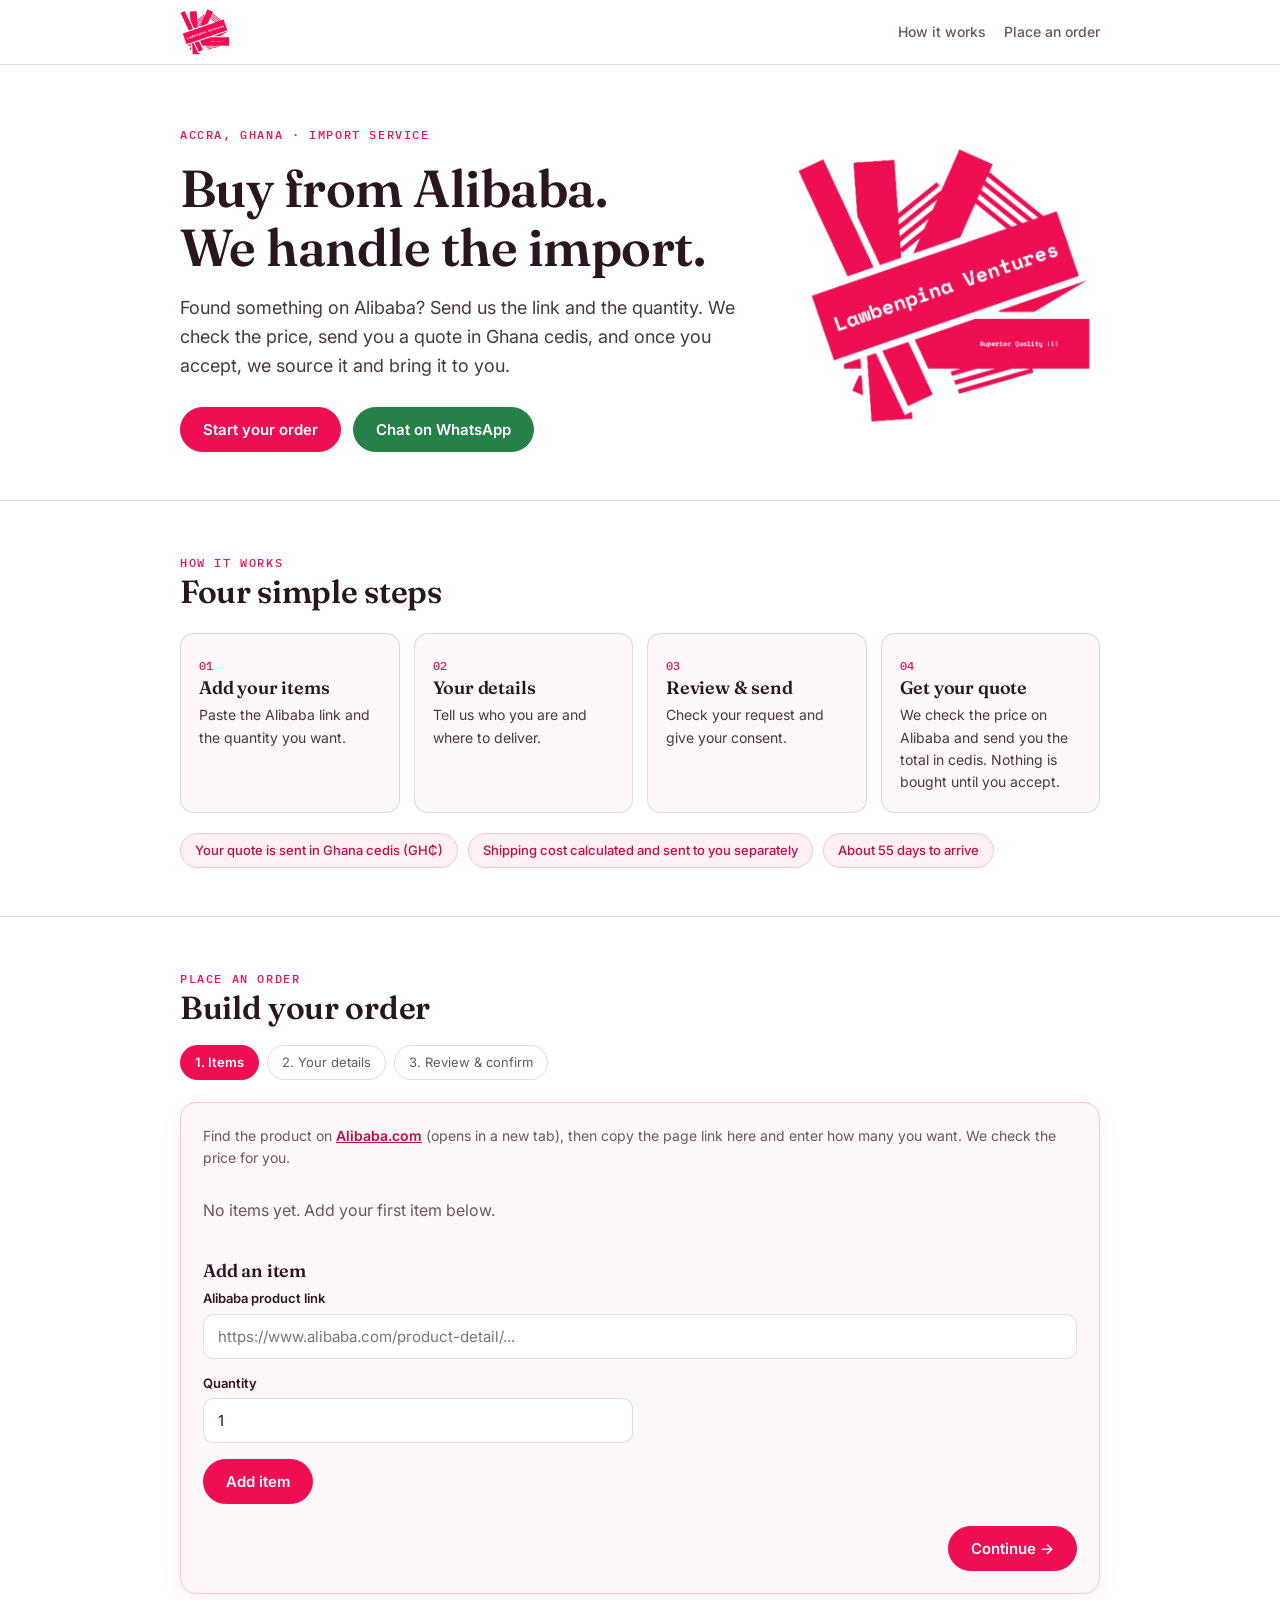
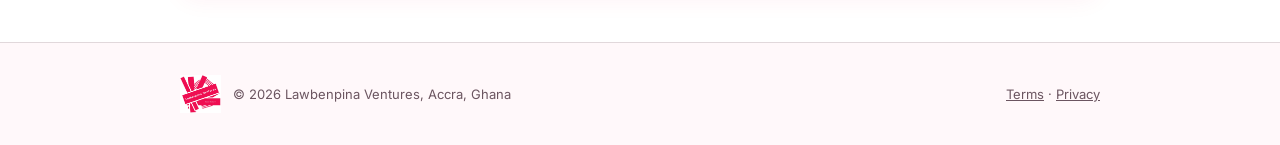
==== commit 46eccff0: "Switch order form to link + quantity with a quote step Alibaba blocks sites from reading its pages, " ====
--- a/index.html
+++ b/index.html
@@ -27,7 +27,7 @@
     <div>
       <span class="eyebrow">Accra, Ghana &middot; Import service</span>
       <h1>Buy from Alibaba.<br>We handle the import.</h1>
-      <p class="lede">Found something on Alibaba? Tell us what you want, see the price in Ghana cedis, confirm your order, and we source it and bring it to you.</p>
+      <p class="lede">Found something on Alibaba? Send us the link and the quantity. We check the price, send you a quote in Ghana cedis, and once you accept, we source it and bring it to you.</p>
       <div class="row">
         <a class="btn btn-primary" href="#order">Start your order</a>
         <a class="btn btn-wa" id="waTop" href="#" target="_blank" rel="noopener">Chat on WhatsApp</a>
@@ -42,13 +42,13 @@
     <span class="eyebrow">How it works</span>
     <h2>Four simple steps</h2>
     <div class="steps4">
-      <div><span>01</span><h3>Add your items</h3><p>Paste the Alibaba link, the quantity and the price you see.</p></div>
+      <div><span>01</span><h3>Add your items</h3><p>Paste the Alibaba link and the quantity you want.</p></div>
       <div><span>02</span><h3>Your details</h3><p>Tell us who you are and where to deliver.</p></div>
-      <div><span>03</span><h3>Review &amp; confirm</h3><p>Check everything and give your consent to place the order.</p></div>
-      <div><span>04</span><h3>We follow up</h3><p>We contact you to confirm the price, payment and shipping cost.</p></div>
+      <div><span>03</span><h3>Review &amp; send</h3><p>Check your request and give your consent.</p></div>
+      <div><span>04</span><h3>Get your quote</h3><p>We check the price on Alibaba and send you the total in cedis. Nothing is bought until you accept.</p></div>
     </div>
     <div class="facts">
-      <span>Prices shown in Ghana cedis (GH₵)</span>
+      <span>Your quote is sent in Ghana cedis (GH₵)</span>
       <span>Shipping cost calculated and sent to you separately</span>
       <span id="factDays">About 55 days to arrive</span>
     </div>
@@ -66,21 +66,15 @@
     <div class="card">
       <!-- STEP 1 -->
       <div id="p1">
-        <div class="rate" id="rateLine">Loading today's exchange rate&hellip;</div>
-        <div class="alert warn" id="rateError" hidden>We couldn't load today's exchange rate, so prices can't be shown right now. Please refresh the page, or <a id="waRate" href="#" target="_blank" rel="noopener">message us on WhatsApp</a>.</div>
-        <p class="muted" style="margin-bottom:14px;">Find the product on <a href="https://www.alibaba.com" target="_blank" rel="noopener" class="link">Alibaba.com</a> (opens in a new tab), choose your quantity, then copy the page link and the unit price in US$ shown for that quantity.</p>
+        <p class="muted" style="margin-bottom:14px;">Find the product on <a href="https://www.alibaba.com" target="_blank" rel="noopener" class="link">Alibaba.com</a> (opens in a new tab), then copy the page link here and enter how many you want. We check the price for you.</p>
 
         <div id="itemList"></div>
-        <div class="totals" id="totals1" hidden></div>
 
         <h3 style="margin-top:24px;" id="formTitle">Add an item</h3>
         <form id="itemForm" novalidate>
           <div class="grid">
             <div class="full"><label for="i_link">Alibaba product link</label><input id="i_link" type="url" placeholder="https://www.alibaba.com/product-detail/..." required></div>
-            <div class="full"><label for="i_name">Product name</label><input id="i_name" type="text" maxlength="160" required></div>
-            <div class="full"><label for="i_opts">Colour / size / model <small>(as on Alibaba, optional)</small></label><input id="i_opts" type="text" maxlength="200"></div>
             <div><label for="i_qty">Quantity</label><input id="i_qty" type="number" min="1" step="1" inputmode="numeric" value="1" required></div>
-            <div><label for="i_usd">Unit price on Alibaba (US$)</label><input id="i_usd" type="number" min="0.01" step="0.01" inputmode="decimal" required><div class="help">The price per piece for your quantity.</div></div>
           </div>
           <div class="row" style="margin-top:16px;">
             <button class="btn btn-primary" type="submit" id="itemBtn">Add item</button>
@@ -108,7 +102,7 @@
               </select></div>
             <div><label for="c_digital">Ghana Post digital address <small>(optional)</small></label><input id="c_digital" type="text" placeholder="GA-123-4567"></div>
             <div><label for="c_landmark">Landmark / directions <small>(optional)</small></label><input id="c_landmark" type="text"></div>
-            <div class="full"><label for="c_notes">Anything else we should know? <small>(optional)</small></label><textarea id="c_notes"></textarea></div>
+            <div class="full"><label for="c_notes">Colour, size or model for each item, or anything else we should know <small>(optional)</small></label><textarea id="c_notes"></textarea></div>
           </div>
         </form>
         <div class="nav-row"><button class="btn" id="back1" type="button">&larr; Back</button><button class="btn btn-primary" id="to3" type="button">Review order &rarr;</button></div>
@@ -118,13 +112,13 @@
       <div id="p3" hidden>
         <div class="review" id="reviewBox"></div>
         <div class="consent">
-          <label><input type="checkbox" id="k1"> <span>I have checked the items, quantities and prices above and I want Lawbenpina Ventures to place this order.</span></label>
-          <label><input type="checkbox" id="k2"> <span>I understand that shipping is not included in the total and will be calculated and sent to me separately.</span></label>
+          <label><input type="checkbox" id="k1"> <span>I have checked the items and quantities above and I want Lawbenpina Ventures to check the price on Alibaba and send me a quote.</span></label>
+          <label><input type="checkbox" id="k2"> <span>I understand that the price and the shipping cost will be sent to me separately, and that nothing is bought or paid for until I accept my quote.</span></label>
           <label><input type="checkbox" id="k3"> <span>I understand the arrival date is only an estimate, and I agree to the <a href="terms.html" target="_blank" rel="noopener" class="link">Terms</a> and <a href="privacy.html" target="_blank" rel="noopener" class="link">Privacy Notice</a>.</span></label>
         </div>
-        <div class="alert info" style="margin-top:16px;">No payment is taken at this step. After you place the order, we contact you to confirm the price and share payment details.</div>
+        <div class="alert info" style="margin-top:16px;">No payment is taken at this step. After you send your request, we contact you with your quote in Ghana cedis.</div>
         <div class="alert warn" id="placeError" hidden></div>
-        <div class="nav-row"><button class="btn" id="back2" type="button">&larr; Back</button><button class="btn btn-primary" id="placeBtn" type="button" disabled>Confirm &amp; place order</button></div>
+        <div class="nav-row"><button class="btn" id="back2" type="button">&larr; Back</button><button class="btn btn-primary" id="placeBtn" type="button" disabled>Send my order request</button></div>
       </div>
 
       <!-- DONE -->
@@ -159,7 +153,7 @@
   <input name="order_ref"><input name="name"><input name="phone"><input name="whatsapp"><input name="email">
   <input name="address"><input name="city"><input name="region"><input name="digital_address"><input name="landmark">
   <textarea name="notes"></textarea><textarea name="items_summary"></textarea><textarea name="items_json"></textarea>
-  <input name="items_subtotal_ghs"><input name="rate_usd_ghs"><input name="rate_time"><input name="est_arrival">
+  <input name="est_arrival">
   <input name="consent_time"><input name="consent_given">
 </form>
 
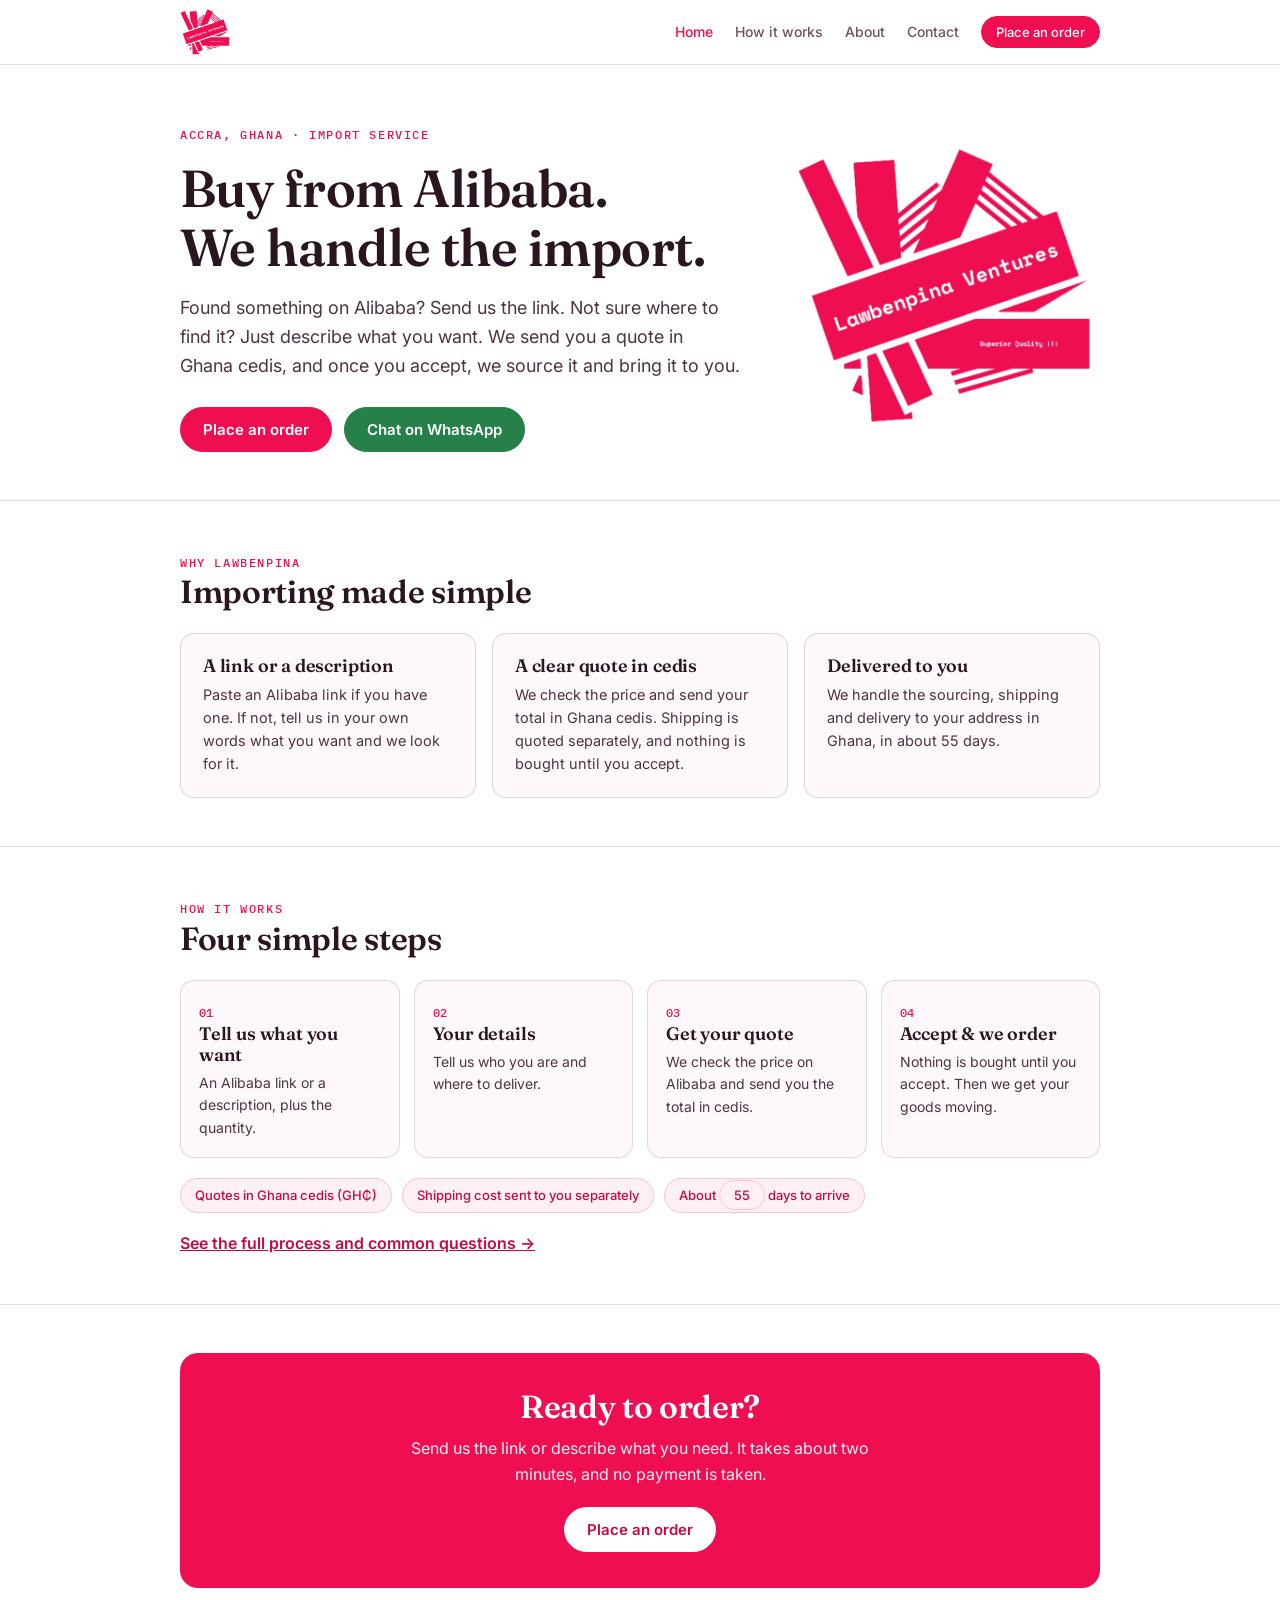
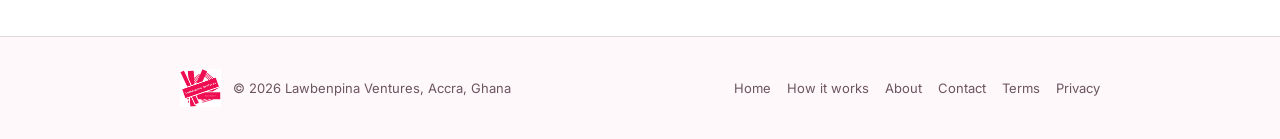
==== commit 16069019: "Turn the shop into a multi-page site and add described items Splits the single page into Home, Place" ====
--- a/index.html
+++ b/index.html
@@ -1,10 +1,10 @@
-﻿<!DOCTYPE html>
+<!DOCTYPE html>
 <html lang="en">
 <head>
 <meta charset="UTF-8">
 <meta name="viewport" content="width=device-width, initial-scale=1.0">
 <title>Lawbenpina Ventures | Import from Alibaba to Ghana</title>
-<meta name="description" content="Order anything from Alibaba and have it imported to Ghana. See your price in Ghana cedis, confirm your order, and we handle the rest.">
+<meta name="description" content="Order anything from Alibaba and have it imported to Ghana. Send a link or describe what you want, get a quote in Ghana cedis, and we handle the rest.">
 <link rel="preconnect" href="https://fonts.googleapis.com">
 <link href="https://fonts.googleapis.com/css2?family=Fraunces:opsz,wght@9..144,400;9..144,500;9..144,600&family=Inter:wght@400;500;600;700&family=IBM+Plex+Mono:wght@400;500&display=swap" rel="stylesheet">
 <link rel="icon" type="image/png" href="favicon.png">
@@ -15,9 +15,13 @@
 <header class="top">
   <div class="wrap">
     <a class="brand" href="index.html" aria-label="Lawbenpina Ventures home"><img src="logo.png" alt="Lawbenpina Ventures"></a>
-    <nav>
-      <a class="hide-sm" href="#how">How it works</a>
-      <a href="#order">Place an order</a>
+    <button class="menu-btn" id="menuBtn" type="button" aria-expanded="false" aria-controls="mainNav">Menu</button>
+    <nav id="mainNav">
+      <a class="active" href="index.html">Home</a>
+      <a href="how-it-works.html">How it works</a>
+      <a href="about.html">About</a>
+      <a href="contact.html">Contact</a>
+      <a class="btn btn-primary btn-sm" href="order.html">Place an order</a>
     </nav>
   </div>
 </header>
@@ -27,136 +31,63 @@
     <div>
       <span class="eyebrow">Accra, Ghana &middot; Import service</span>
       <h1>Buy from Alibaba.<br>We handle the import.</h1>
-      <p class="lede">Found something on Alibaba? Send us the link and the quantity. We check the price, send you a quote in Ghana cedis, and once you accept, we source it and bring it to you.</p>
+      <p class="lede">Found something on Alibaba? Send us the link. Not sure where to find it? Just describe what you want. We send you a quote in Ghana cedis, and once you accept, we source it and bring it to you.</p>
       <div class="row">
-        <a class="btn btn-primary" href="#order">Start your order</a>
-        <a class="btn btn-wa" id="waTop" href="#" target="_blank" rel="noopener">Chat on WhatsApp</a>
+        <a class="btn btn-primary" href="order.html">Place an order</a>
+        <a class="btn btn-wa" data-wa="Hello, I would like to import something from Alibaba." href="https://wa.me/233577788857" target="_blank" rel="noopener">Chat on WhatsApp</a>
       </div>
     </div>
     <img src="logo.png" alt="" width="300">
   </div>
 </div>
 
-<section id="how">
+<section>
+  <div class="wrap">
+    <span class="eyebrow">Why Lawbenpina</span>
+    <h2>Importing made simple</h2>
+    <div class="cards3">
+      <div class="feat"><h3>A link or a description</h3><p>Paste an Alibaba link if you have one. If not, tell us in your own words what you want and we look for it.</p></div>
+      <div class="feat"><h3>A clear quote in cedis</h3><p>We check the price and send your total in Ghana cedis. Shipping is quoted separately, and nothing is bought until you accept.</p></div>
+      <div class="feat"><h3>Delivered to you</h3><p>We handle the sourcing, shipping and delivery to your address in Ghana, in about <span class="js-days">55</span> days.</p></div>
+    </div>
+  </div>
+</section>
+
+<section>
   <div class="wrap">
     <span class="eyebrow">How it works</span>
     <h2>Four simple steps</h2>
     <div class="steps4">
-      <div><span>01</span><h3>Add your items</h3><p>Paste the Alibaba link and the quantity you want.</p></div>
+      <div><span>01</span><h3>Tell us what you want</h3><p>An Alibaba link or a description, plus the quantity.</p></div>
       <div><span>02</span><h3>Your details</h3><p>Tell us who you are and where to deliver.</p></div>
-      <div><span>03</span><h3>Review &amp; send</h3><p>Check your request and give your consent.</p></div>
-      <div><span>04</span><h3>Get your quote</h3><p>We check the price on Alibaba and send you the total in cedis. Nothing is bought until you accept.</p></div>
+      <div><span>03</span><h3>Get your quote</h3><p>We check the price on Alibaba and send you the total in cedis.</p></div>
+      <div><span>04</span><h3>Accept &amp; we order</h3><p>Nothing is bought until you accept. Then we get your goods moving.</p></div>
     </div>
     <div class="facts">
-      <span>Your quote is sent in Ghana cedis (GH₵)</span>
-      <span>Shipping cost calculated and sent to you separately</span>
-      <span id="factDays">About 55 days to arrive</span>
+      <span>Quotes in Ghana cedis (GH₵)</span>
+      <span>Shipping cost sent to you separately</span>
+      <span>About <span class="js-days">55</span> days to arrive</span>
     </div>
+    <p style="margin-top:18px;"><a class="link" href="how-it-works.html">See the full process and common questions &rarr;</a></p>
   </div>
 </section>
 
-<section id="order">
+<section>
   <div class="wrap">
-    <span class="eyebrow">Place an order</span>
-    <h2>Build your order</h2>
-    <ol class="stepper" id="stepper">
-      <li class="on">1. Items</li><li>2. Your details</li><li>3. Review &amp; confirm</li>
-    </ol>
-
-    <div class="card">
-      <!-- STEP 1 -->
-      <div id="p1">
-        <p class="muted" style="margin-bottom:14px;">Find the product on <a href="https://www.alibaba.com" target="_blank" rel="noopener" class="link">Alibaba.com</a> (opens in a new tab), then copy the page link here and enter how many you want. We check the price for you.</p>
-
-        <div id="itemList"></div>
-
-        <h3 style="margin-top:24px;" id="formTitle">Add an item</h3>
-        <form id="itemForm" novalidate>
-          <div class="grid">
-            <div class="full"><label for="i_link">Alibaba product link</label><input id="i_link" type="url" placeholder="https://www.alibaba.com/product-detail/..." required></div>
-            <div><label for="i_qty">Quantity</label><input id="i_qty" type="number" min="1" step="1" inputmode="numeric" value="1" required></div>
-          </div>
-          <div class="row" style="margin-top:16px;">
-            <button class="btn btn-primary" type="submit" id="itemBtn">Add item</button>
-            <button class="btn" type="button" id="itemCancel" hidden>Cancel edit</button>
-          </div>
-        </form>
-        <div class="nav-row"><span></span><button class="btn btn-primary" id="to2" type="button">Continue &rarr;</button></div>
-      </div>
-
-      <!-- STEP 2 -->
-      <div id="p2" hidden>
-        <h3>Your details</h3>
-        <p class="muted" style="margin-bottom:14px;">We use these to contact you and deliver your order.</p>
-        <form id="custForm" novalidate>
-          <div class="grid">
-            <div class="full"><label for="c_name">Full name</label><input id="c_name" type="text" autocomplete="name" required></div>
-            <div><label for="c_phone">Phone number</label><input id="c_phone" type="tel" autocomplete="tel" placeholder="024 000 0000" required></div>
-            <div><label for="c_whatsapp">WhatsApp number <small>(if different)</small></label><input id="c_whatsapp" type="tel"></div>
-            <div class="full"><label for="c_email">Email address</label><input id="c_email" type="email" autocomplete="email" required></div>
-            <div class="full"><label for="c_address">Residential address</label><input id="c_address" type="text" autocomplete="street-address" required></div>
-            <div><label for="c_city">Town / city</label><input id="c_city" type="text" autocomplete="address-level2" required></div>
-            <div><label for="c_region">Region</label>
-              <select id="c_region" required><option value="">Select region</option>
-                <option>Greater Accra</option><option>Ashanti</option><option>Western</option><option>Western North</option><option>Central</option><option>Eastern</option><option>Volta</option><option>Oti</option><option>Northern</option><option>Savannah</option><option>North East</option><option>Upper East</option><option>Upper West</option><option>Bono</option><option>Bono East</option><option>Ahafo</option>
-              </select></div>
-            <div><label for="c_digital">Ghana Post digital address <small>(optional)</small></label><input id="c_digital" type="text" placeholder="GA-123-4567"></div>
-            <div><label for="c_landmark">Landmark / directions <small>(optional)</small></label><input id="c_landmark" type="text"></div>
-            <div class="full"><label for="c_notes">Colour, size or model for each item, or anything else we should know <small>(optional)</small></label><textarea id="c_notes"></textarea></div>
-          </div>
-        </form>
-        <div class="nav-row"><button class="btn" id="back1" type="button">&larr; Back</button><button class="btn btn-primary" id="to3" type="button">Review order &rarr;</button></div>
-      </div>
-
-      <!-- STEP 3 -->
-      <div id="p3" hidden>
-        <div class="review" id="reviewBox"></div>
-        <div class="consent">
-          <label><input type="checkbox" id="k1"> <span>I have checked the items and quantities above and I want Lawbenpina Ventures to check the price on Alibaba and send me a quote.</span></label>
-          <label><input type="checkbox" id="k2"> <span>I understand that the price and the shipping cost will be sent to me separately, and that nothing is bought or paid for until I accept my quote.</span></label>
-          <label><input type="checkbox" id="k3"> <span>I understand the arrival date is only an estimate, and I agree to the <a href="terms.html" target="_blank" rel="noopener" class="link">Terms</a> and <a href="privacy.html" target="_blank" rel="noopener" class="link">Privacy Notice</a>.</span></label>
-        </div>
-        <div class="alert info" style="margin-top:16px;">No payment is taken at this step. After you send your request, we contact you with your quote in Ghana cedis.</div>
-        <div class="alert warn" id="placeError" hidden></div>
-        <div class="nav-row"><button class="btn" id="back2" type="button">&larr; Back</button><button class="btn btn-primary" id="placeBtn" type="button" disabled>Send my order request</button></div>
-      </div>
-
-      <!-- DONE -->
-      <div id="p4" hidden>
-        <div class="done-box">
-          <span class="eyebrow">Order received</span>
-          <h2 style="margin-top:8px;">Thank you, <span id="doneName"></span></h2>
-          <div class="ref" id="doneRef"></div>
-          <p id="doneMsg"></p>
-        </div>
-        <div class="review" id="doneSummary"></div>
-        <div class="row no-print" style="margin-top:20px;justify-content:center;">
-          <a class="btn btn-wa" id="doneWa" href="#" target="_blank" rel="noopener">Send this order on WhatsApp</a>
-          <button class="btn" id="printBtn" type="button">Print / save summary</button>
-        </div>
-        <p class="muted no-print" style="text-align:center;margin-top:12px;">Tap the WhatsApp button and press send so we can reach you faster.</p>
-      </div>
+    <div class="cta-band">
+      <h2>Ready to order?</h2>
+      <p>Send us the link or describe what you need. It takes about two minutes, and no payment is taken.</p>
+      <a class="btn btn-white" href="order.html">Place an order</a>
     </div>
   </div>
 </section>
 
 <footer>
   <div class="wrap">
-    <span style="display:flex;align-items:center;gap:12px;"><img src="logo.png" alt="Lawbenpina Ventures"><span>&copy; <span id="yr"></span> Lawbenpina Ventures, Accra, Ghana</span></span>
-    <span><a href="terms.html">Terms</a> &middot; <a href="privacy.html">Privacy</a></span>
+    <div class="foot-brand"><img src="logo.png" alt="Lawbenpina Ventures"><span>&copy; <span class="js-year"></span> Lawbenpina Ventures, Accra, Ghana</span></div>
+    <div class="foot-links"><a href="index.html">Home</a><a href="how-it-works.html">How it works</a><a href="about.html">About</a><a href="contact.html">Contact</a><a href="terms.html">Terms</a><a href="privacy.html">Privacy</a></div>
   </div>
 </footer>
-
-<!-- Registers the form with Netlify so orders arrive by email. Filled and submitted by app.js. -->
-<form name="order" method="POST" data-netlify="true" netlify-honeypot="bot-field" hidden>
-  <input name="bot-field">
-  <input name="order_ref"><input name="name"><input name="phone"><input name="whatsapp"><input name="email">
-  <input name="address"><input name="city"><input name="region"><input name="digital_address"><input name="landmark">
-  <textarea name="notes"></textarea><textarea name="items_summary"></textarea><textarea name="items_json"></textarea>
-  <input name="est_arrival">
-  <input name="consent_time"><input name="consent_given">
-</form>
-
-<script src="app.js"></script>
+<script src="site.js"></script>
 </body>
 </html>
--- a/style.css
+++ b/style.css
@@ -22,10 +22,19 @@
 header.top .wrap{display:flex;align-items:center;justify-content:space-between;height:64px;gap:12px;}
 .brand{display:flex;align-items:center;gap:10px;text-decoration:none;}
 .brand img{height:46px;width:auto;}
-.top nav{display:flex;gap:18px;align-items:center;font-size:14px;}
+.top nav{display:flex;gap:22px;align-items:center;font-size:14px;}
 .top nav a{text-decoration:none;color:var(--muted);font-weight:500;}
-.top nav a:hover{color:var(--pink);}
-@media(max-width:560px){.top nav a.hide-sm{display:none;}}
+.top nav a:hover,.top nav a.active{color:var(--pink);}
+.top nav a.btn{color:#fff;}
+.top nav a.btn:hover{color:#fff;}
+.menu-btn{display:none;background:#fff;border:1.5px solid var(--line);border-radius:999px;padding:8px 16px;font:600 14px 'Inter',sans-serif;color:var(--ink);cursor:pointer;}
+@media(max-width:760px){
+  .menu-btn{display:block;}
+  .top nav{display:none;position:absolute;top:64px;left:0;right:0;background:#fff;border-bottom:1px solid var(--line);flex-direction:column;align-items:stretch;gap:0;padding:6px 20px 18px;box-shadow:0 12px 24px rgba(0,0,0,.06);}
+  .top nav.open{display:flex;}
+  .top nav a{padding:13px 0;border-bottom:1px solid var(--line);}
+  .top nav a.btn{margin-top:14px;border-bottom:none;text-align:center;padding:12px 22px;}
+}
 
 .btn{display:inline-flex;align-items:center;justify-content:center;gap:8px;padding:12px 22px;border-radius:999px;border:1.5px solid var(--line);background:#fff;color:var(--ink);font:600 15px 'Inter',sans-serif;cursor:pointer;text-decoration:none;transition:.15s;}
 .btn:hover{border-color:var(--pink);color:var(--pink);}
@@ -99,11 +108,59 @@
 .ref{font-family:'IBM Plex Mono',monospace;font-size:22px;color:var(--pink-dark);margin:10px 0;letter-spacing:.06em;font-weight:500;}
 
 footer{border-top:1px solid var(--line);padding:32px 0;font-size:13px;color:var(--muted);background:var(--card);}
-footer .wrap{display:flex;flex-wrap:wrap;justify-content:space-between;align-items:center;gap:10px;}
+footer .wrap{display:flex;flex-wrap:wrap;justify-content:space-between;align-items:center;gap:14px;}
 footer img{height:38px;width:auto;}
+.foot-brand{display:flex;align-items:center;gap:12px;}
+.foot-links{display:flex;flex-wrap:wrap;gap:16px;}
+.foot-links a{text-decoration:none;}
+.foot-links a:hover{color:var(--pink);}
 .prose h2{margin-top:28px;font-size:22px;}
 .prose p,.prose li{margin-top:10px;}
 .prose ul{padding-left:22px;color:#4a3540;}
 .draft{background:#fdecea;border:1px solid var(--red);border-radius:12px;padding:12px 16px;font-size:14px;margin:16px 0;color:#5c1a15;}
+.btn-white{background:#fff;border-color:#fff;color:var(--pink-dark);}
+.btn-white:hover{background:var(--pink-tint);border-color:var(--pink-tint);color:var(--pink-dark);}
+
+.page-hero{padding:48px 0 36px;background:var(--pink-tint);border-bottom:1px solid var(--pink-line);}
+.page-hero h1{margin-bottom:8px;}
+.page-hero p{max-width:620px;font-size:17px;}
+.page-body{padding:40px 0 64px;}
+section.tight{border-top:none;padding-top:40px;}
+
+.cards3{display:grid;grid-template-columns:repeat(3,1fr);gap:16px;margin-top:22px;}
+@media(max-width:760px){.cards3{grid-template-columns:1fr;}}
+.feat{border:1px solid var(--line);border-radius:14px;padding:22px;background:var(--card);}
+.feat p{font-size:14.5px;margin-top:4px;}
+.cta-band{background:var(--pink);border-radius:18px;padding:36px 24px;text-align:center;}
+.cta-band h2{color:#fff;}
+.cta-band p{color:#fff;opacity:.92;max-width:520px;margin:0 auto 20px;}
+
+.timeline{list-style:none;counter-reset:s;display:grid;gap:14px;margin-top:22px;}
+.timeline li{counter-increment:s;border:1px solid var(--line);border-radius:14px;padding:18px 18px 18px 64px;background:var(--card);position:relative;}
+.timeline li::before{content:counter(s);position:absolute;left:18px;top:16px;width:32px;height:32px;border-radius:50%;background:var(--pink);color:#fff;font-weight:700;display:flex;align-items:center;justify-content:center;font-size:15px;}
+.timeline p{font-size:14.5px;margin-top:2px;}
+
+details{border:1px solid var(--line);border-radius:12px;background:var(--card);margin-top:10px;}
+summary{cursor:pointer;padding:14px 18px;font-weight:600;list-style:none;display:flex;justify-content:space-between;gap:12px;}
+summary::-webkit-details-marker{display:none;}
+summary::after{content:'+';color:var(--pink);font-size:20px;line-height:1;}
+details[open] summary::after{content:'\2212';}
+details p{padding:0 18px 16px;font-size:15px;}
+
+.contact-grid{display:grid;grid-template-columns:1fr 1fr;gap:20px;margin-top:8px;}
+@media(max-width:760px){.contact-grid{grid-template-columns:1fr;}}
+.contact-list{display:grid;gap:12px;}
+.contact-item{border:1px solid var(--line);border-radius:14px;padding:16px 18px;background:var(--card);}
+.contact-item span{display:block;font-family:'IBM Plex Mono',monospace;font-size:11.5px;letter-spacing:.12em;text-transform:uppercase;color:var(--pink);}
+.contact-item a,.contact-item b{font-weight:600;word-break:break-word;}
+
+.seg{display:flex;gap:8px;flex-wrap:wrap;margin:6px 0 16px;}
+.seg-opt{display:block;margin:0;position:relative;cursor:pointer;}
+.seg-opt input{position:absolute;opacity:0;width:0;height:0;}
+.seg-opt span{display:block;padding:10px 16px;border:1.5px solid var(--line);border-radius:999px;font-size:14px;font-weight:600;color:var(--muted);background:#fff;}
+.seg-opt input:checked + span{border-color:var(--pink);background:var(--pink);color:#fff;}
+.seg-opt input:focus-visible + span{outline:2px solid var(--pink);outline-offset:2px;}
+.item .desc{white-space:pre-wrap;font-size:14px;color:var(--ink);word-break:break-word;}
+
 [hidden]{display:none!important;}
 @media print{header.top,footer,.no-print,section:not(#order){display:none!important;}.card{border:none;box-shadow:none;background:#fff;}}
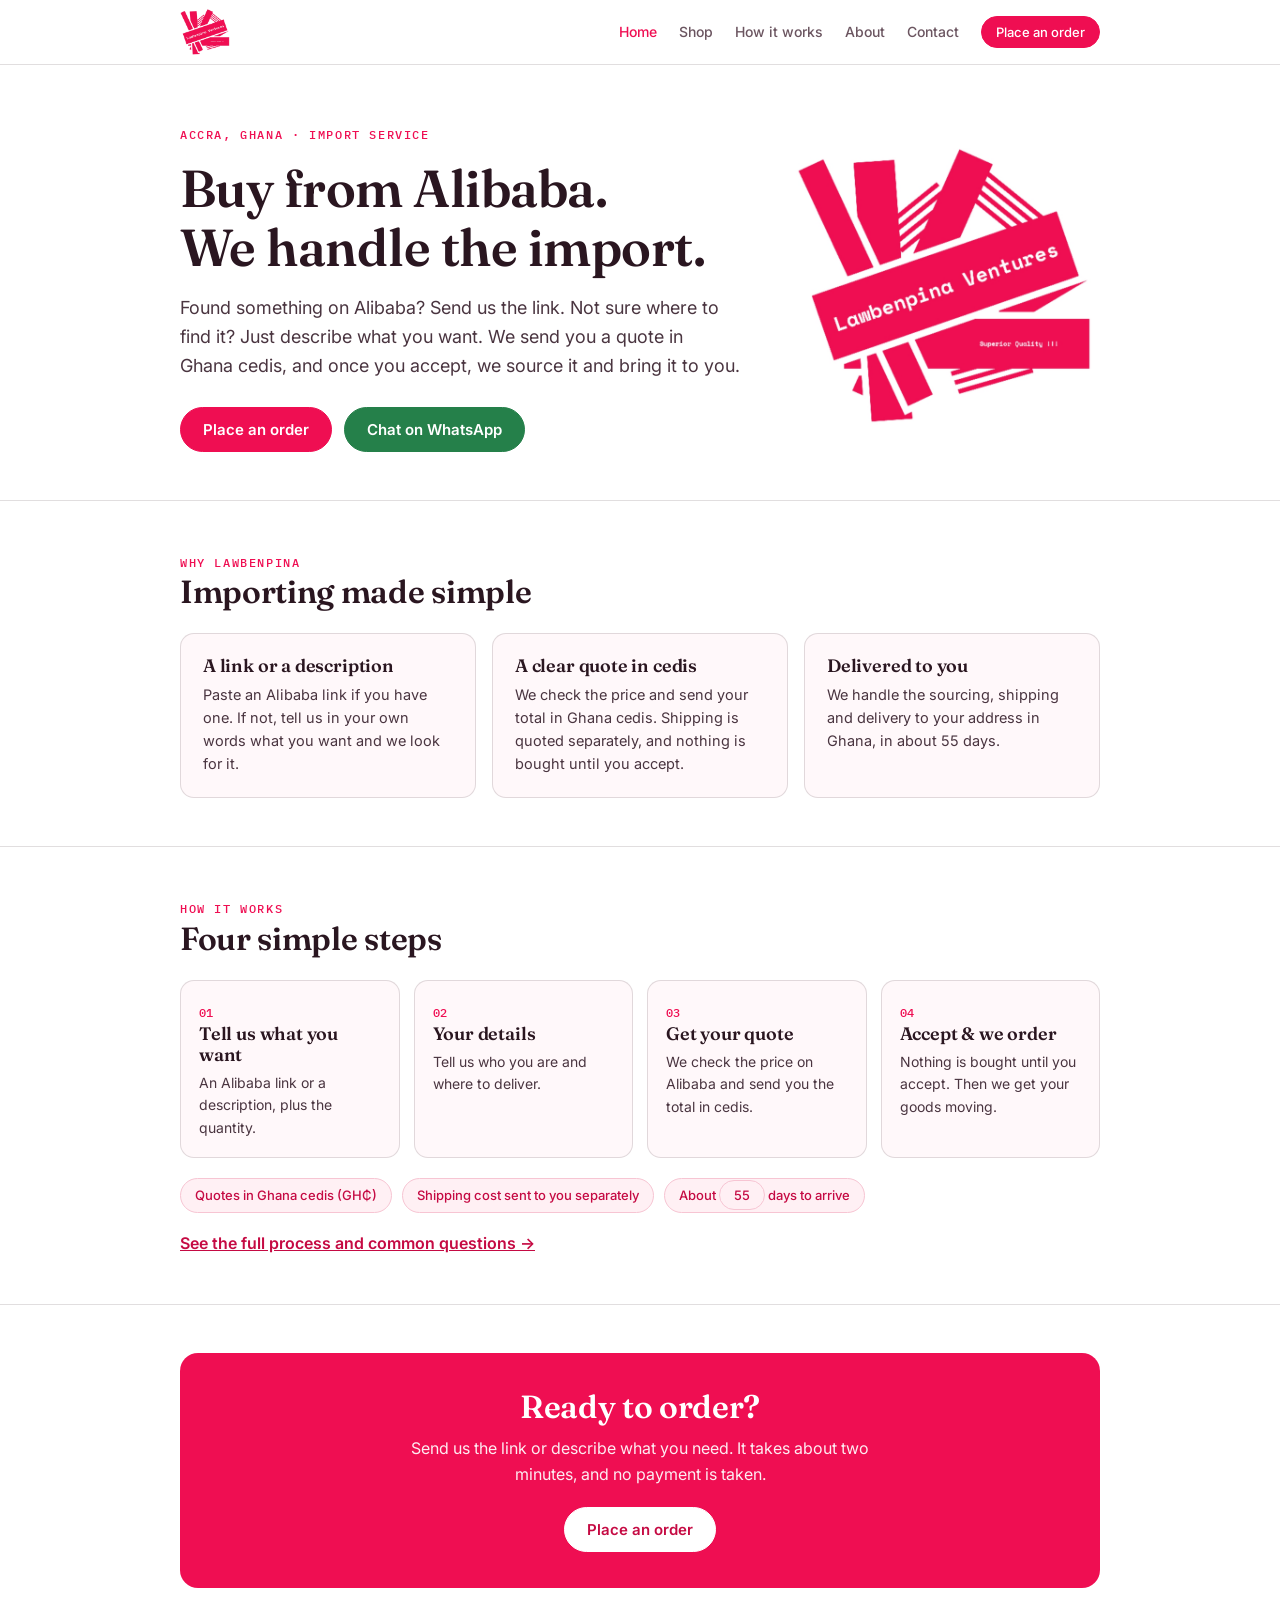
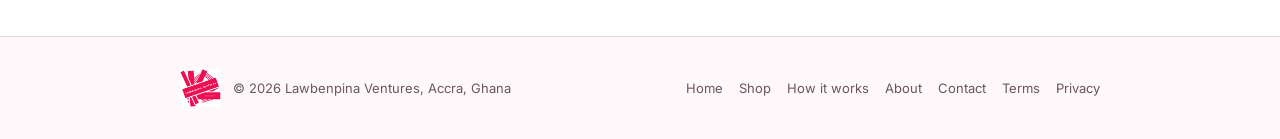
==== commit 9d0a02ea: "Add photo uploads to orders and an online shop Order form: a third way to add an item, "I have a pho" ====
--- a/index.html
+++ b/index.html
@@ -1,4 +1,4 @@
-<!DOCTYPE html>
+﻿<!DOCTYPE html>
 <html lang="en">
 <head>
 <meta charset="UTF-8">
@@ -18,6 +18,7 @@
     <button class="menu-btn" id="menuBtn" type="button" aria-expanded="false" aria-controls="mainNav">Menu</button>
     <nav id="mainNav">
       <a class="active" href="index.html">Home</a>
+      <a href="shop.html">Shop</a>
       <a href="how-it-works.html">How it works</a>
       <a href="about.html">About</a>
       <a href="contact.html">Contact</a>
@@ -53,6 +54,15 @@
   </div>
 </section>
 
+<section id="featured" hidden>
+  <div class="wrap">
+    <span class="eyebrow">From the shop</span>
+    <h2>Available now</h2>
+    <div id="featuredGrid" style="margin-top:20px;"></div>
+    <p style="margin-top:18px;"><a class="link" href="shop.html">See everything in the shop &rarr;</a></p>
+  </div>
+</section>
+
 <section>
   <div class="wrap">
     <span class="eyebrow">How it works</span>
@@ -85,7 +95,7 @@
 <footer>
   <div class="wrap">
     <div class="foot-brand"><img src="logo.png" alt="Lawbenpina Ventures"><span>&copy; <span class="js-year"></span> Lawbenpina Ventures, Accra, Ghana</span></div>
-    <div class="foot-links"><a href="index.html">Home</a><a href="how-it-works.html">How it works</a><a href="about.html">About</a><a href="contact.html">Contact</a><a href="terms.html">Terms</a><a href="privacy.html">Privacy</a></div>
+    <div class="foot-links"><a href="index.html">Home</a><a href="shop.html">Shop</a><a href="how-it-works.html">How it works</a><a href="about.html">About</a><a href="contact.html">Contact</a><a href="terms.html">Terms</a><a href="privacy.html">Privacy</a></div>
   </div>
 </footer>
 <script src="site.js"></script>
--- a/style.css
+++ b/style.css
@@ -161,6 +161,44 @@
 .seg-opt input:checked + span{border-color:var(--pink);background:var(--pink);color:#fff;}
 .seg-opt input:focus-visible + span{outline:2px solid var(--pink);outline-offset:2px;}
 .item .desc{white-space:pre-wrap;font-size:14px;color:var(--ink);word-break:break-word;}
+.thumb{width:100%;max-width:220px;max-height:220px;object-fit:cover;border-radius:12px;border:1px solid var(--line);margin:8px 0;}
+input[type=file]{padding:10px;background:#fff;}
+
+/* -------- shop -------- */
+.shop-bar{display:flex;justify-content:space-between;align-items:center;gap:12px;flex-wrap:wrap;margin-bottom:22px;}
+.chips{display:flex;gap:8px;flex-wrap:wrap;}
+.chip{border:1.5px solid var(--line);background:#fff;border-radius:999px;padding:7px 16px;font:600 13px 'Inter',sans-serif;color:var(--muted);cursor:pointer;}
+.chip.on{background:var(--pink);border-color:var(--pink);color:#fff;}
+.pgrid,#featuredGrid{display:grid;grid-template-columns:repeat(4,1fr);gap:16px;}
+@media(max-width:900px){.pgrid,#featuredGrid{grid-template-columns:repeat(3,1fr);}}
+@media(max-width:640px){.pgrid,#featuredGrid{grid-template-columns:repeat(2,1fr);gap:12px;}}
+.pcard{display:block;text-align:left;border:1px solid var(--line);border-radius:14px;background:#fff;overflow:hidden;cursor:pointer;text-decoration:none;color:inherit;font:inherit;padding:0;transition:.15s;}
+.pcard:hover{border-color:var(--pink);box-shadow:0 8px 22px rgba(239,14,82,.1);transform:translateY(-2px);}
+.pimg{display:block;position:relative;aspect-ratio:1/1;background:var(--pink-tint);}
+.pcard img{width:100%;height:100%;object-fit:cover;display:block;}
+#featuredGrid .pcard img{aspect-ratio:1/1;height:auto;}
+.badge{position:absolute;top:10px;left:10px;background:#2a1620;color:#fff;font-size:12px;font-weight:600;padding:4px 10px;border-radius:999px;}
+.pinfo{display:block;padding:12px 14px 14px;}
+.pinfo h3{font-family:'Inter',sans-serif;font-size:15px;font-weight:600;margin-bottom:2px;}
+.pcat{display:block;font-size:12px;color:var(--muted);}
+.pprice{display:block;font-weight:700;color:var(--pink-dark);margin-top:4px;}
+.pprice.big{font-size:22px;margin:6px 0 10px;}
+
+dialog{border:none;border-radius:18px;padding:0;max-width:820px;width:calc(100% - 32px);max-height:calc(100vh - 32px);overflow:auto;color:var(--ink);background:#fff;}
+dialog::backdrop{background:rgba(42,22,32,.55);}
+.pdlg-body{display:grid;grid-template-columns:1fr 1fr;position:relative;}
+.pdlg-body>img{width:100%;height:100%;min-height:280px;max-height:520px;object-fit:cover;background:var(--pink-tint);}
+.pdlg-info{padding:26px;}
+.pdlg-info .desc{white-space:pre-wrap;margin:8px 0 18px;font-size:15px;}
+.pdlg-x{position:absolute;top:10px;right:10px;z-index:2;width:36px;height:36px;border-radius:50%;border:none;background:rgba(255,255,255,.95);font-size:22px;line-height:1;cursor:pointer;box-shadow:0 2px 8px rgba(0,0,0,.15);}
+@media(max-width:640px){.pdlg-body{grid-template-columns:1fr;}.pdlg-body>img{max-height:300px;}}
+
+.cartline{grid-template-columns:1fr auto;}
+.cl-main{display:flex;gap:14px;align-items:flex-start;}
+.cl-img{width:72px;height:72px;object-fit:cover;border-radius:10px;border:1px solid var(--line);flex:none;}
+.qtylabel{display:flex;align-items:center;gap:8px;margin:8px 0 0;font-weight:500;}
+.qty{width:76px;padding:8px 10px;}
+#featured{background:var(--card);}
 
 [hidden]{display:none!important;}
-@media print{header.top,footer,.no-print,section:not(#order){display:none!important;}.card{border:none;box-shadow:none;background:#fff;}}
+@media print{header.top,footer,.no-print,section:not(#order):not(#main){display:none!important;}.card{border:none;box-shadow:none;background:#fff;}}
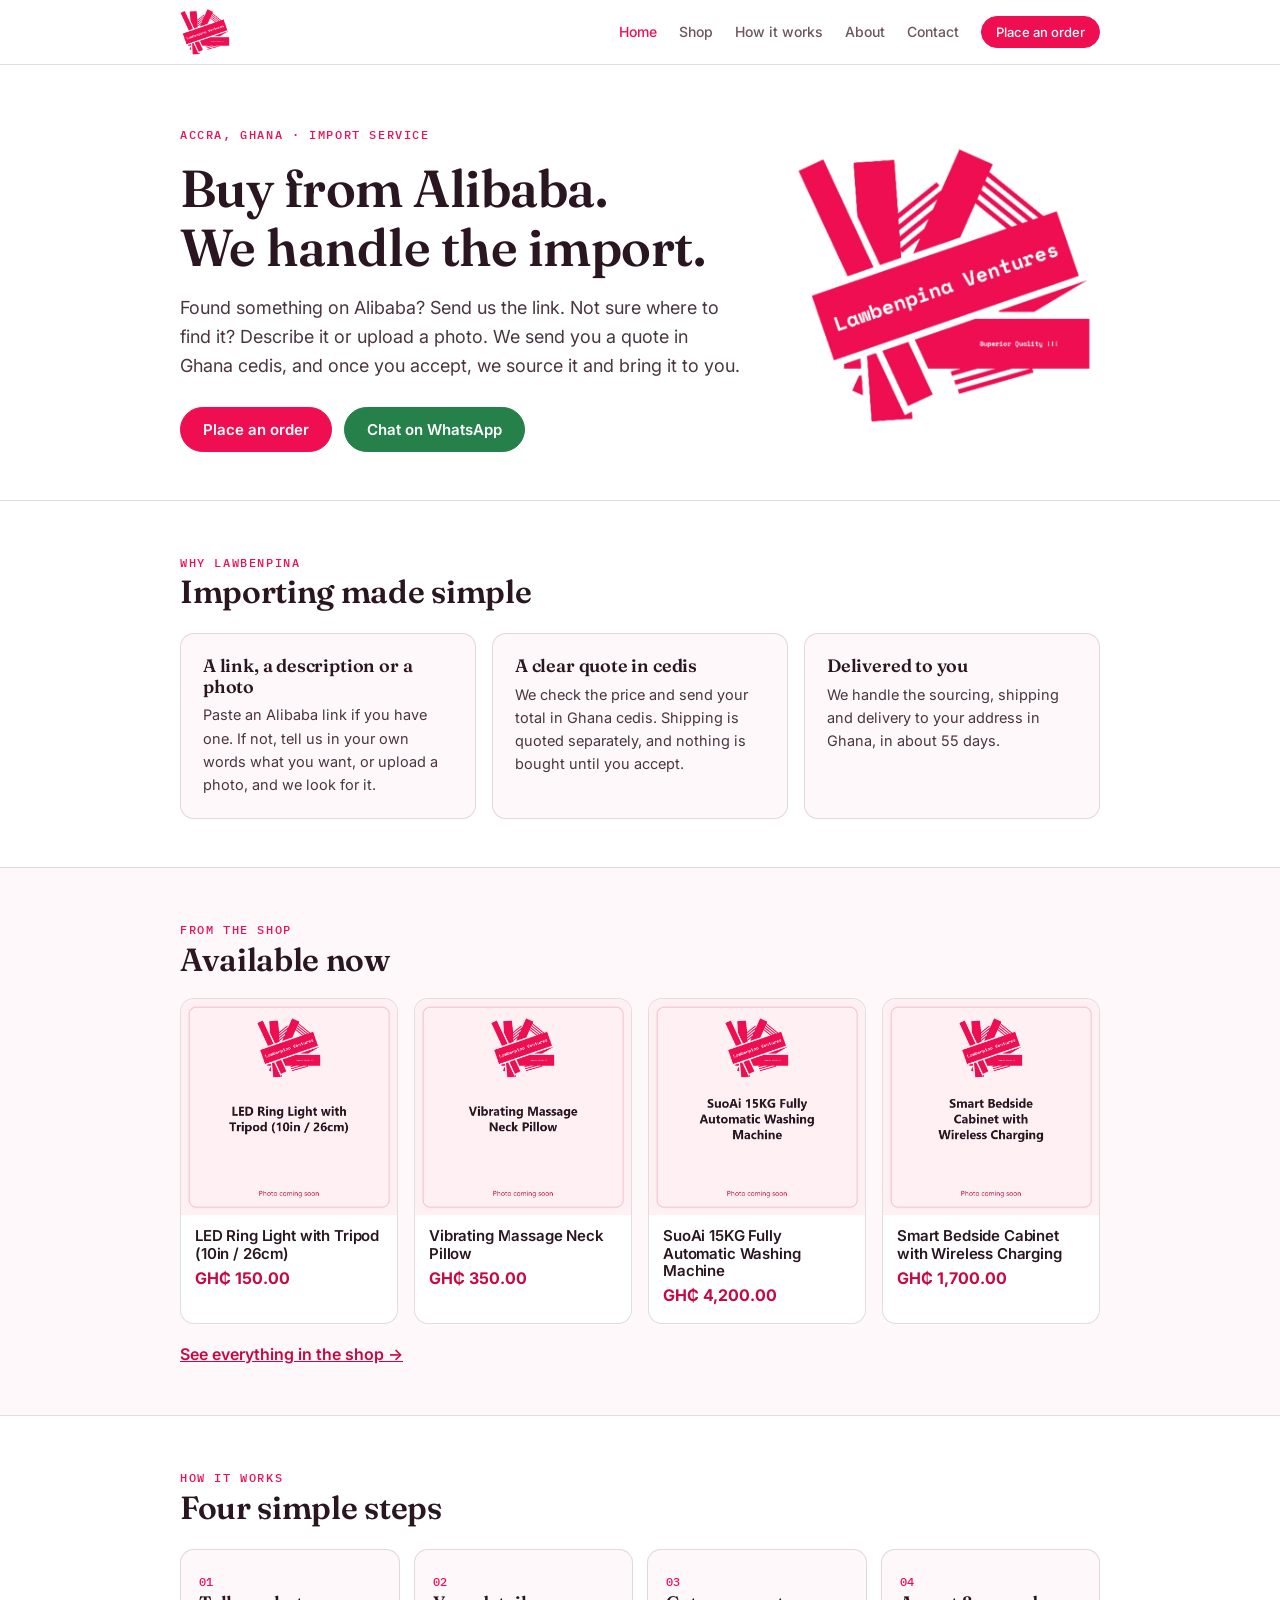
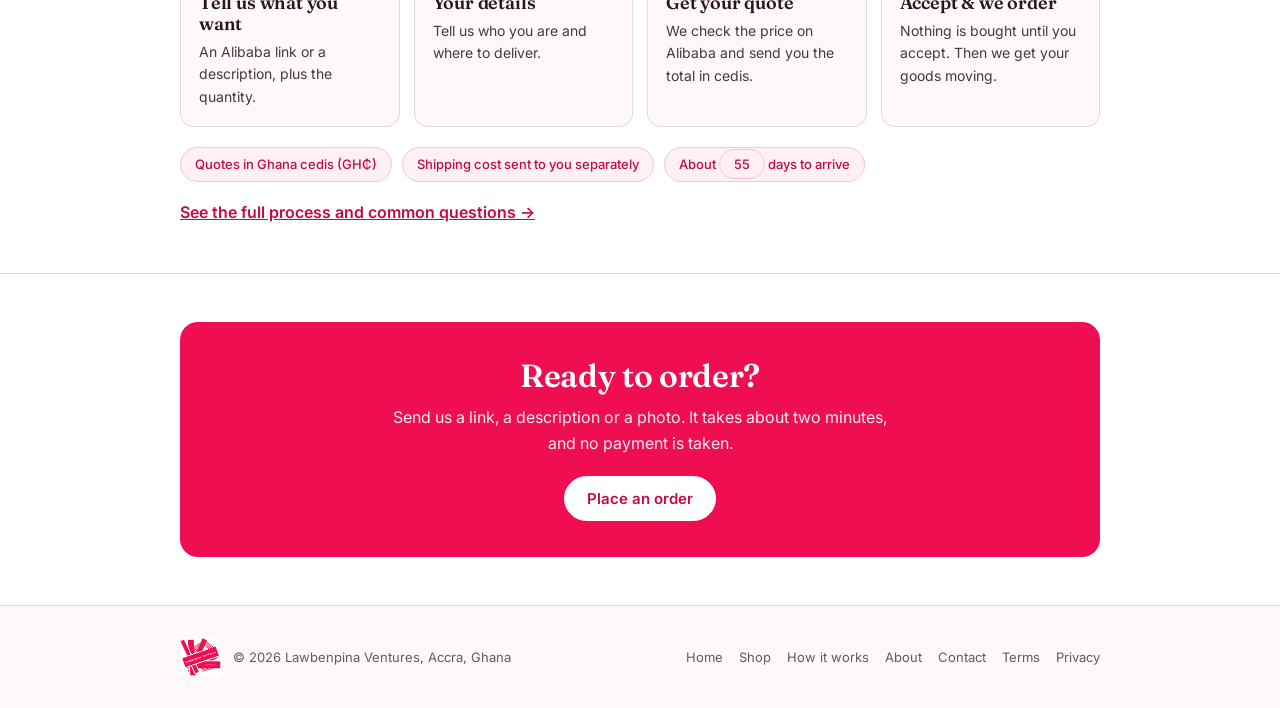
==== commit b7e1ddbc: "Make page text editable from the dashboard and auto-resize product photos Home, Shop, How it works, " ====
--- a/index.html
+++ b/index.html
@@ -11,7 +11,7 @@
 <meta name="theme-color" content="#ef0e52">
 <link rel="stylesheet" href="style.css">
 </head>
-<body>
+<body data-page="home">
 <header class="top">
   <div class="wrap">
     <a class="brand" href="index.html" aria-label="Lawbenpina Ventures home"><img src="logo.png" alt="Lawbenpina Ventures"></a>
@@ -30,9 +30,9 @@
 <div class="wrap hero">
   <div class="hero-grid">
     <div>
-      <span class="eyebrow">Accra, Ghana &middot; Import service</span>
-      <h1>Buy from Alibaba.<br>We handle the import.</h1>
-      <p class="lede">Found something on Alibaba? Send us the link. Not sure where to find it? Just describe what you want. We send you a quote in Ghana cedis, and once you accept, we source it and bring it to you.</p>
+      <span class="eyebrow" data-cms="eyebrow">Accra, Ghana &middot; Import service</span>
+      <h1 data-cms="title">Buy from Alibaba.<br>We handle the import.</h1>
+      <p class="lede" data-cms="intro">Found something on Alibaba? Send us the link. Not sure where to find it? Describe it or upload a photo. We send you a quote in Ghana cedis, and once you accept, we source it and bring it to you.</p>
       <div class="row">
         <a class="btn btn-primary" href="order.html">Place an order</a>
         <a class="btn btn-wa" data-wa="Hello, I would like to import something from Alibaba." href="https://wa.me/233577788857" target="_blank" rel="noopener">Chat on WhatsApp</a>
@@ -44,10 +44,10 @@
 
 <section>
   <div class="wrap">
-    <span class="eyebrow">Why Lawbenpina</span>
-    <h2>Importing made simple</h2>
-    <div class="cards3">
-      <div class="feat"><h3>A link or a description</h3><p>Paste an Alibaba link if you have one. If not, tell us in your own words what you want and we look for it.</p></div>
+    <span class="eyebrow" data-cms="whyEyebrow">Why Lawbenpina</span>
+    <h2 data-cms="whyTitle">Importing made simple</h2>
+    <div class="cards3" data-cms-list="features" data-tpl="feature">
+      <div class="feat"><h3>A link, a description or a photo</h3><p>Paste an Alibaba link if you have one. If not, tell us in your own words what you want, or upload a photo, and we look for it.</p></div>
       <div class="feat"><h3>A clear quote in cedis</h3><p>We check the price and send your total in Ghana cedis. Shipping is quoted separately, and nothing is bought until you accept.</p></div>
       <div class="feat"><h3>Delivered to you</h3><p>We handle the sourcing, shipping and delivery to your address in Ghana, in about <span class="js-days">55</span> days.</p></div>
     </div>
@@ -85,8 +85,8 @@
 <section>
   <div class="wrap">
     <div class="cta-band">
-      <h2>Ready to order?</h2>
-      <p>Send us the link or describe what you need. It takes about two minutes, and no payment is taken.</p>
+      <h2 data-cms="ctaTitle">Ready to order?</h2>
+      <p data-cms="ctaText">Send us a link, a description or a photo. It takes about two minutes, and no payment is taken.</p>
       <a class="btn btn-white" href="order.html">Place an order</a>
     </div>
   </div>
--- a/style.css
+++ b/style.css
@@ -1,4 +1,4 @@
-:root{
+﻿:root{
   --pink:#ef0e52; --pink-dark:#c50a43; --pink-tint:#fff0f4; --pink-line:#f7c5d3;
   --ink:#2a1620; --muted:#6b5560; --bg:#ffffff; --card:#fff8fa; --line:rgba(42,22,32,0.14);
   --green:#25804a; --red:#b3261e;
@@ -189,6 +189,7 @@
 .pdlg-body{display:grid;grid-template-columns:1fr 1fr;position:relative;}
 .pdlg-body>img{width:100%;height:100%;min-height:280px;max-height:520px;object-fit:cover;background:var(--pink-tint);}
 .pdlg-info{padding:26px;}
+.story p{margin-top:12px;}.story p:first-child{margin-top:8px;}
 .pdlg-info .desc{white-space:pre-wrap;margin:8px 0 18px;font-size:15px;}
 .pdlg-x{position:absolute;top:10px;right:10px;z-index:2;width:36px;height:36px;border-radius:50%;border:none;background:rgba(255,255,255,.95);font-size:22px;line-height:1;cursor:pointer;box-shadow:0 2px 8px rgba(0,0,0,.15);}
 @media(max-width:640px){.pdlg-body{grid-template-columns:1fr;}.pdlg-body>img{max-height:300px;}}
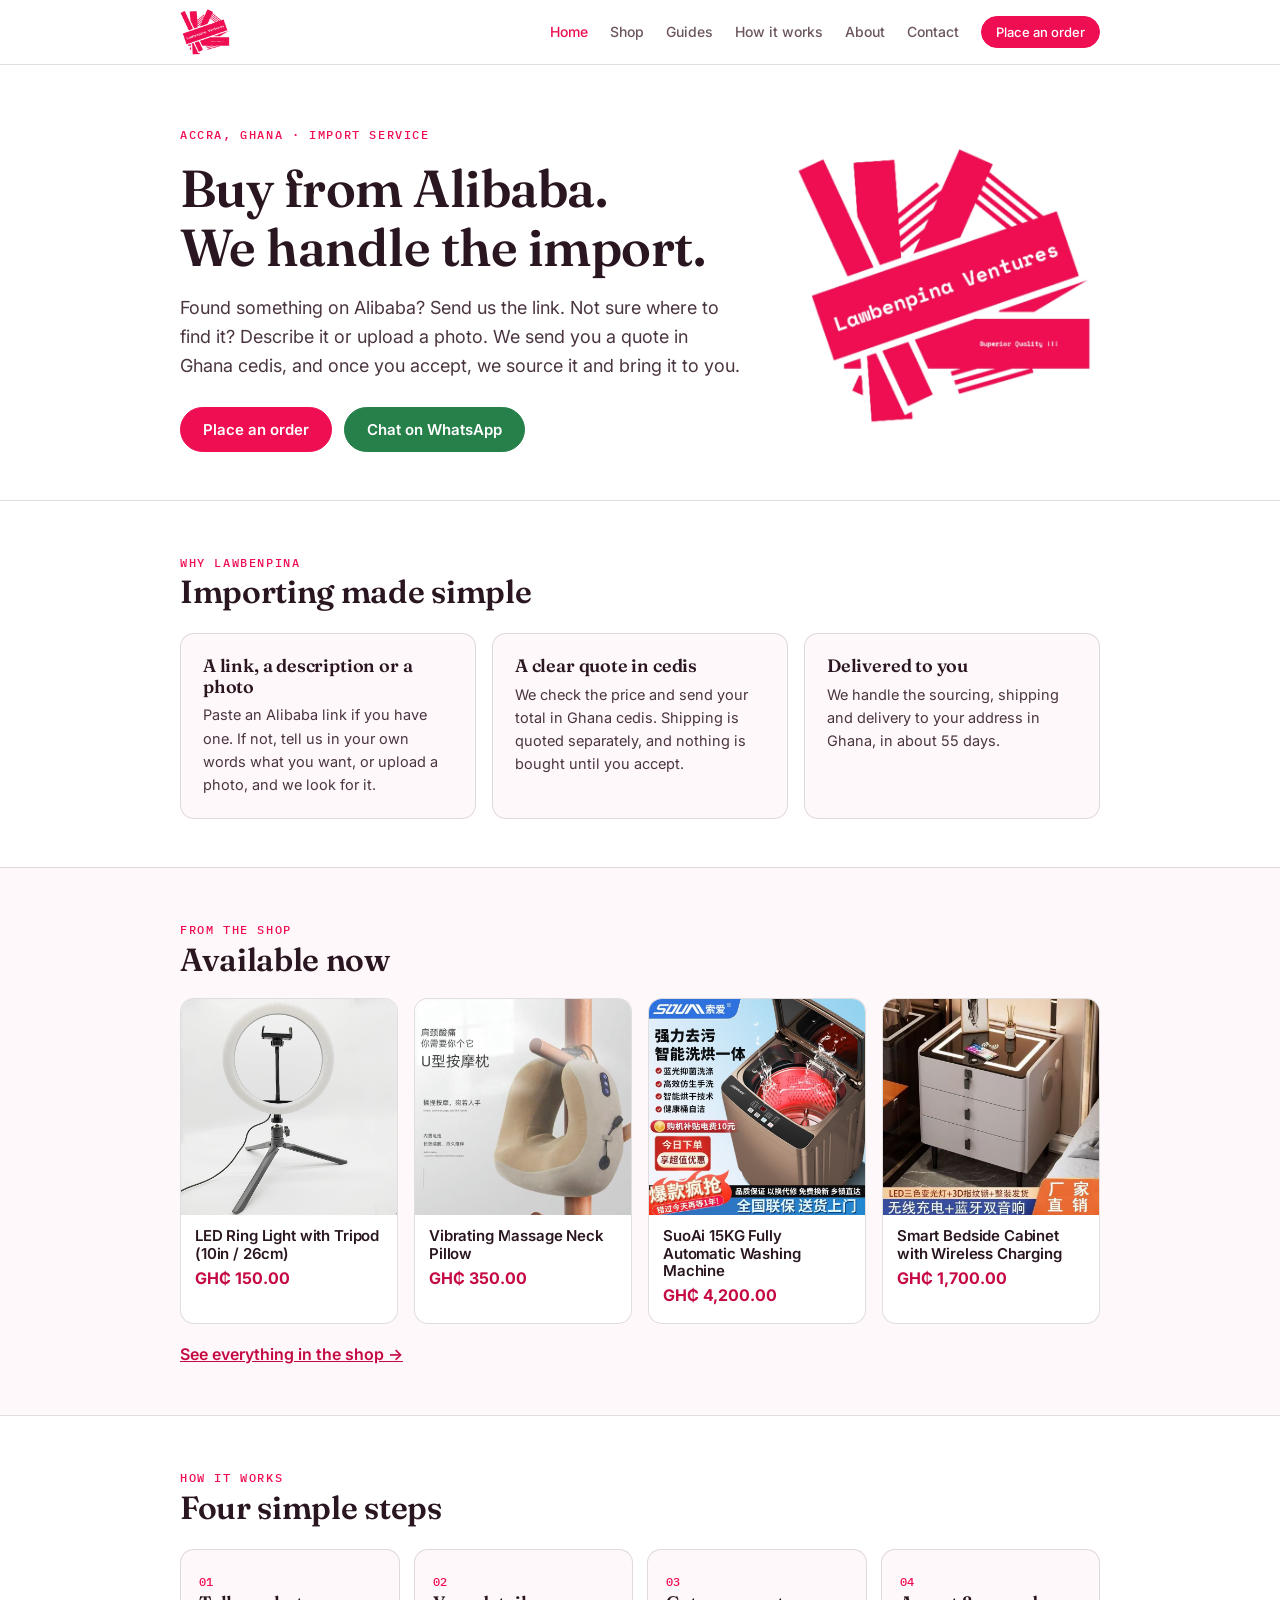
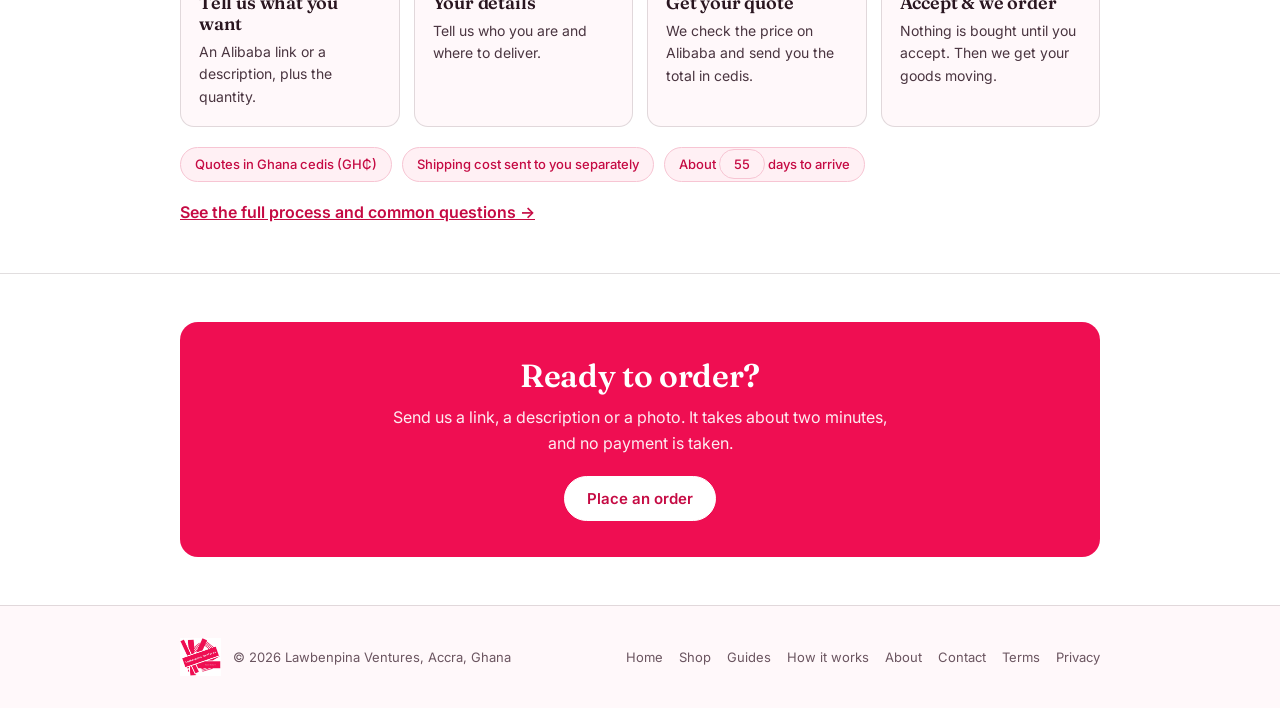
==== commit d409ad1d: "Add a Guides section and publish the first post Adds guides.html (an index listing) and the site's f" ====
--- a/index.html
+++ b/index.html
@@ -19,6 +19,7 @@
     <nav id="mainNav">
       <a class="active" href="index.html">Home</a>
       <a href="shop.html">Shop</a>
+      <a href="guides.html">Guides</a>
       <a href="how-it-works.html">How it works</a>
       <a href="about.html">About</a>
       <a href="contact.html">Contact</a>
@@ -95,7 +96,7 @@
 <footer>
   <div class="wrap">
     <div class="foot-brand"><img src="logo.png" alt="Lawbenpina Ventures"><span>&copy; <span class="js-year"></span> Lawbenpina Ventures, Accra, Ghana</span></div>
-    <div class="foot-links"><a href="index.html">Home</a><a href="shop.html">Shop</a><a href="how-it-works.html">How it works</a><a href="about.html">About</a><a href="contact.html">Contact</a><a href="terms.html">Terms</a><a href="privacy.html">Privacy</a></div>
+    <div class="foot-links"><a href="index.html">Home</a><a href="shop.html">Shop</a><a href="guides.html">Guides</a><a href="how-it-works.html">How it works</a><a href="about.html">About</a><a href="contact.html">Contact</a><a href="terms.html">Terms</a><a href="privacy.html">Privacy</a></div>
   </div>
 </footer>
 <script src="site.js"></script>
--- a/style.css
+++ b/style.css
@@ -130,6 +130,23 @@
 .cards3{display:grid;grid-template-columns:repeat(3,1fr);gap:16px;margin-top:22px;}
 @media(max-width:760px){.cards3{grid-template-columns:1fr;}}
 .feat{border:1px solid var(--line);border-radius:14px;padding:22px;background:var(--card);}
+.guide-card{display:block;text-decoration:none;color:inherit;transition:.15s;}
+.guide-card:hover{border-color:var(--pink);transform:translateY(-2px);box-shadow:0 8px 22px rgba(239,14,82,.08);}
+.guide-card p{font-size:14.5px;margin-top:6px;}
+.guides-grid{display:grid;grid-template-columns:repeat(2,1fr);gap:16px;margin-top:22px;}
+@media(max-width:700px){.guides-grid{grid-template-columns:1fr;}}
+article.prose{max-width:720px;margin:0 auto;}
+article.prose h2{font-size:24px;margin-top:36px;}
+article.prose h3{font-size:18px;margin-top:22px;}
+article.prose p{margin-top:14px;font-size:16.5px;line-height:1.7;}
+article.prose ul,article.prose ol{margin-top:14px;padding-left:24px;font-size:16.5px;line-height:1.7;color:#4a3540;}
+article.prose li{margin-top:6px;}
+article.prose table{width:100%;border-collapse:collapse;margin-top:18px;font-size:15px;}
+article.prose th,article.prose td{border:1px solid var(--line);padding:10px 12px;text-align:left;}
+article.prose th{background:var(--card);}
+.post-meta{color:var(--muted);font-size:13.5px;margin-top:10px;}
+.post-cta{background:var(--pink-tint);border:1px solid var(--pink-line);border-radius:14px;padding:20px 22px;margin:28px 0;}
+.post-cta p{margin-top:6px;}
 .feat p{font-size:14.5px;margin-top:4px;}
 .cta-band{background:var(--pink);border-radius:18px;padding:36px 24px;text-align:center;}
 .cta-band h2{color:#fff;}
@@ -188,11 +205,15 @@
 dialog::backdrop{background:rgba(42,22,32,.55);}
 .pdlg-body{display:grid;grid-template-columns:1fr 1fr;position:relative;}
 .pdlg-body>img{width:100%;height:100%;min-height:280px;max-height:520px;object-fit:cover;background:var(--pink-tint);}
+.pdlg-thumbs{position:absolute;left:14px;right:calc(50% + 14px);bottom:14px;display:flex;gap:8px;overflow-x:auto;}
+.pdlg-thumb{flex:none;width:52px;height:52px;border-radius:8px;border:2px solid rgba(255,255,255,.7);padding:0;overflow:hidden;cursor:pointer;background:#fff;}
+.pdlg-thumb img{width:100%;height:100%;object-fit:cover;}
+.pdlg-thumb.on{border-color:var(--pink);}
 .pdlg-info{padding:26px;}
 .story p{margin-top:12px;}.story p:first-child{margin-top:8px;}
 .pdlg-info .desc{white-space:pre-wrap;margin:8px 0 18px;font-size:15px;}
 .pdlg-x{position:absolute;top:10px;right:10px;z-index:2;width:36px;height:36px;border-radius:50%;border:none;background:rgba(255,255,255,.95);font-size:22px;line-height:1;cursor:pointer;box-shadow:0 2px 8px rgba(0,0,0,.15);}
-@media(max-width:640px){.pdlg-body{grid-template-columns:1fr;}.pdlg-body>img{max-height:300px;}}
+@media(max-width:640px){.pdlg-body{grid-template-columns:1fr;}.pdlg-body>img{max-height:300px;}.pdlg-thumbs{right:14px;}}
 
 .cartline{grid-template-columns:1fr auto;}
 .cl-main{display:flex;gap:14px;align-items:flex-start;}
